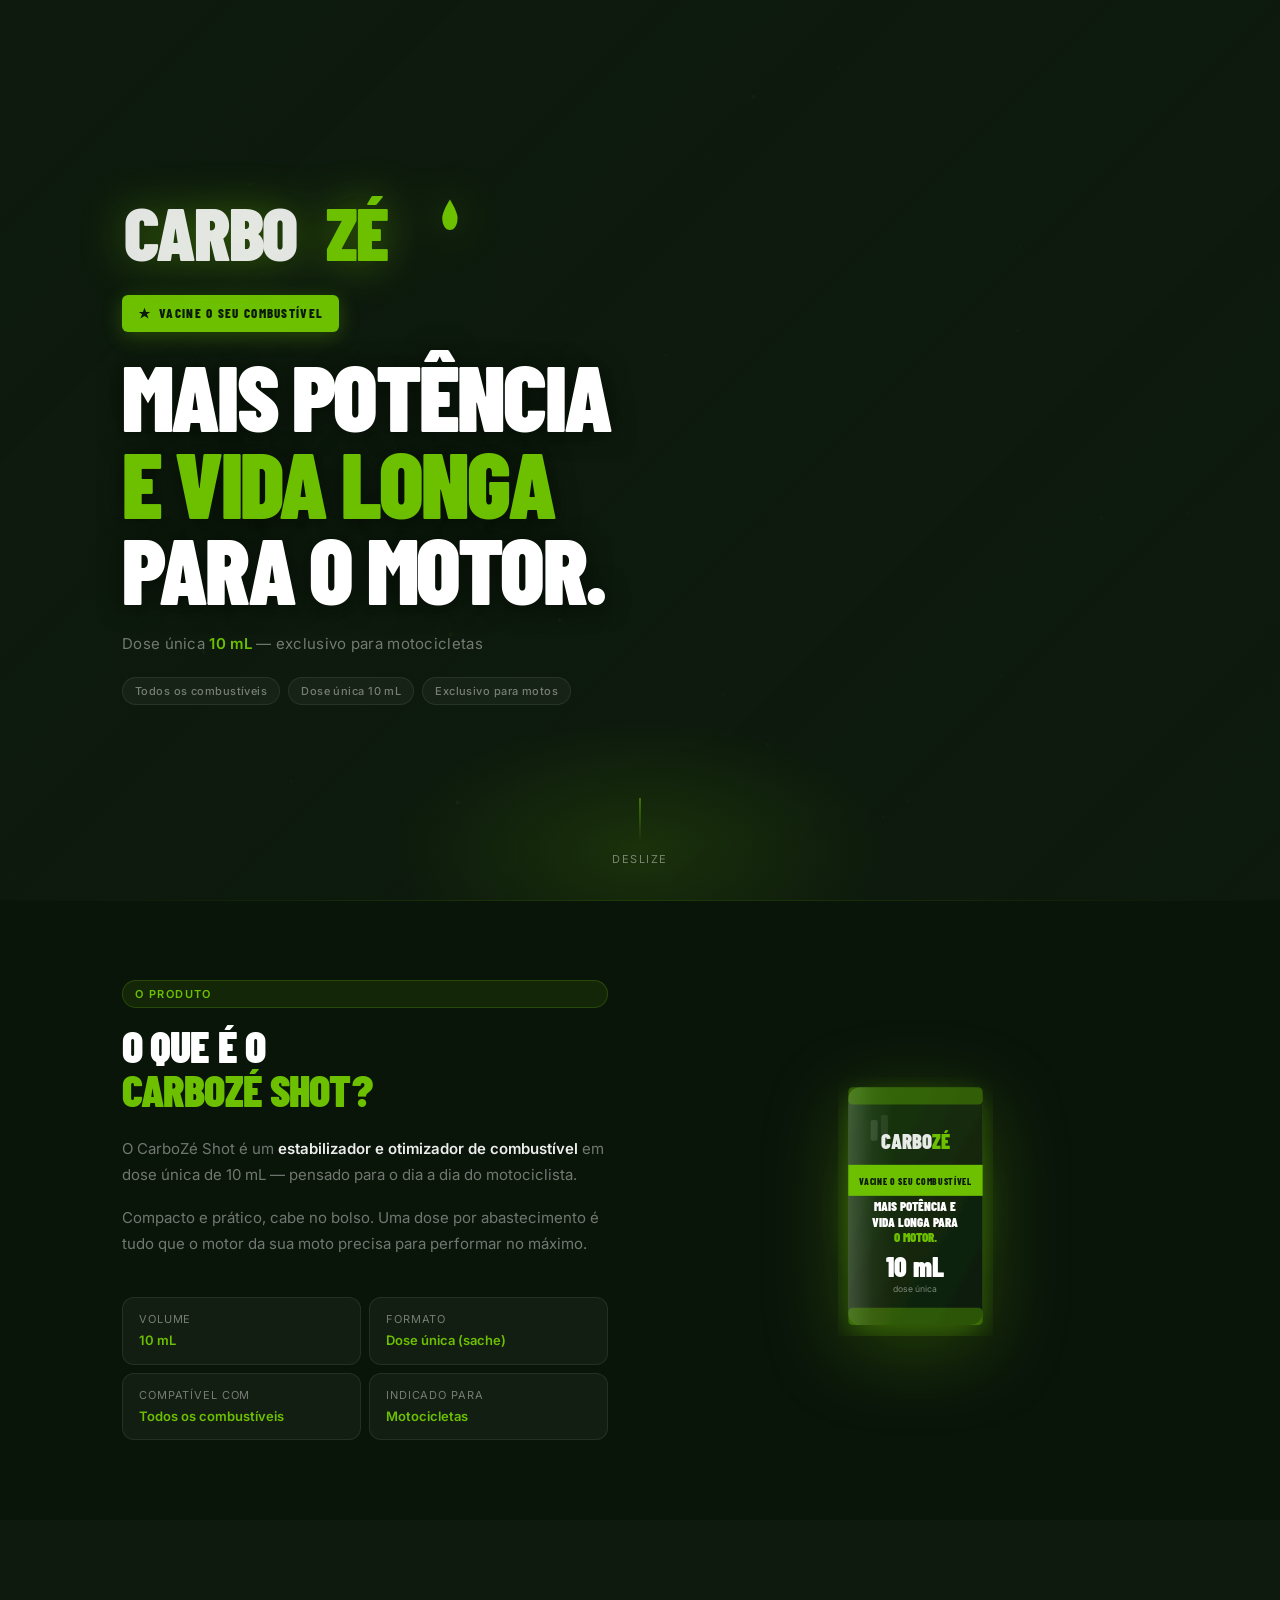
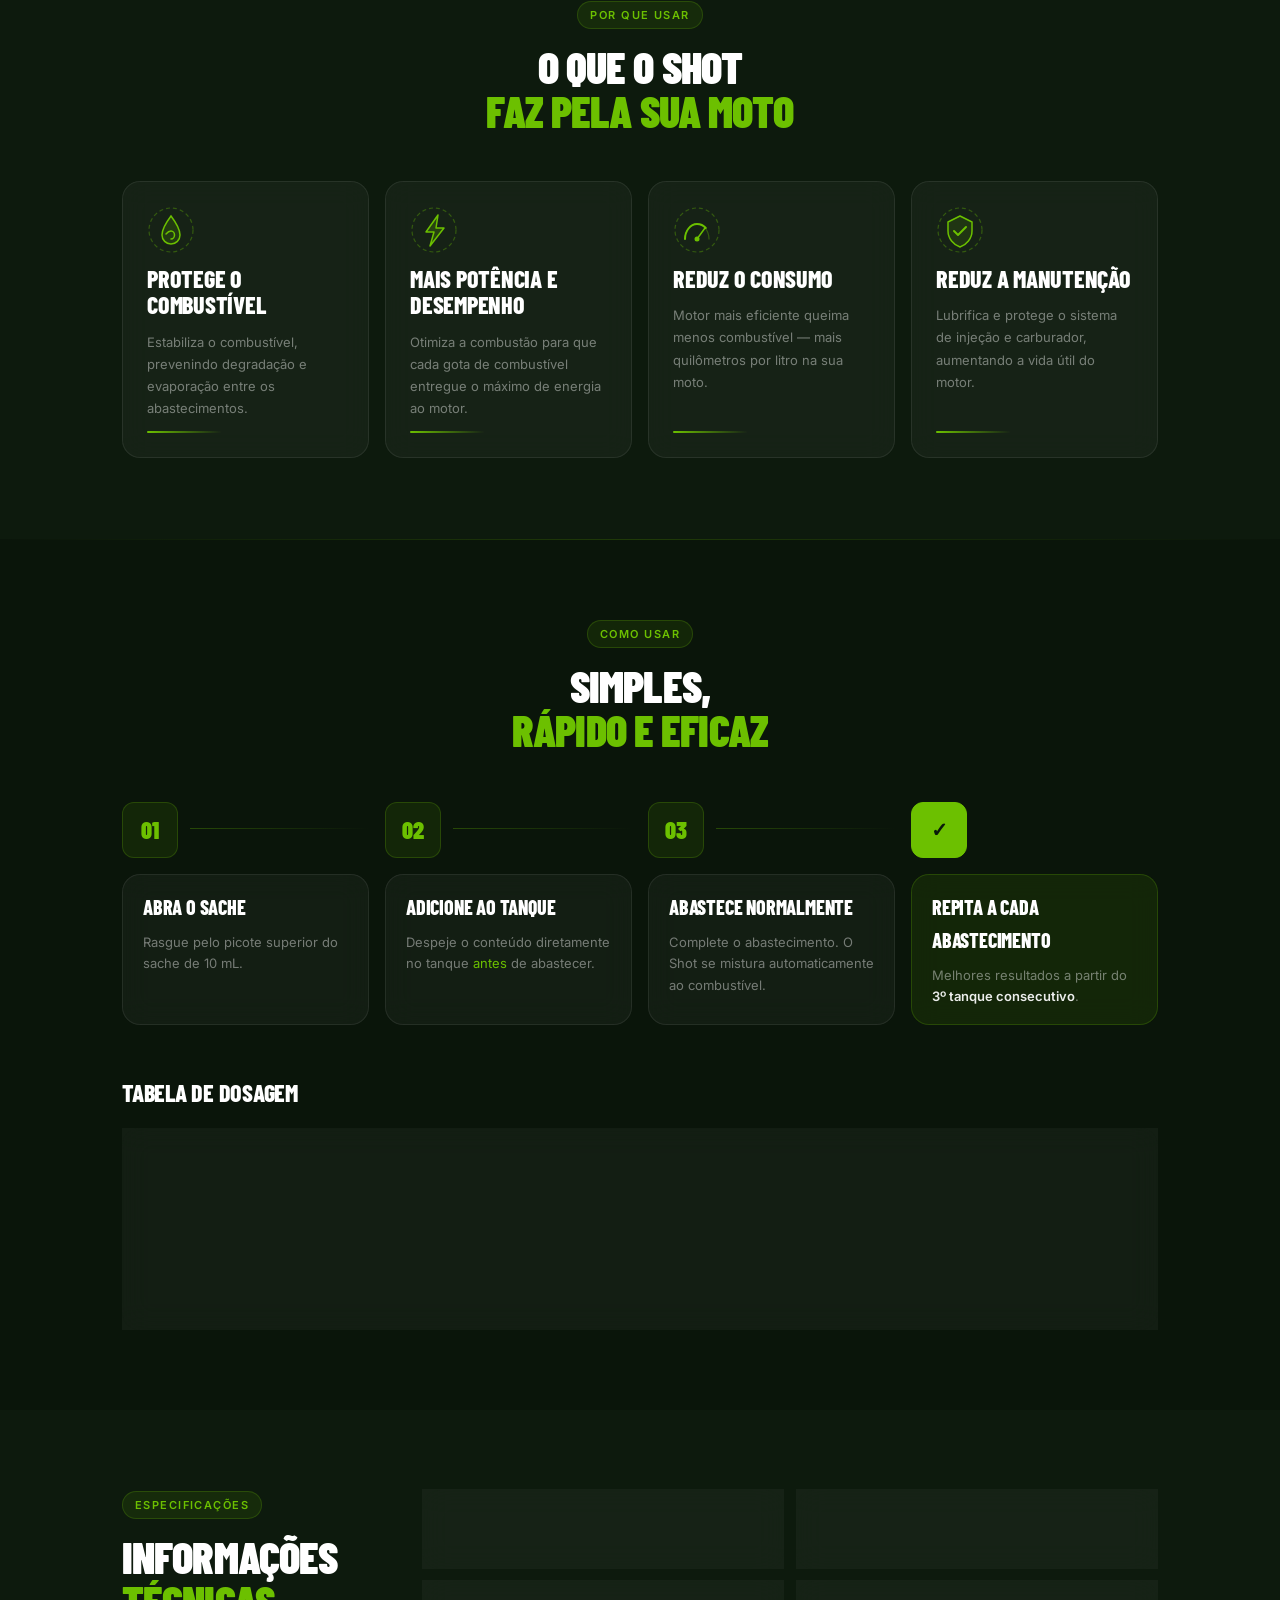
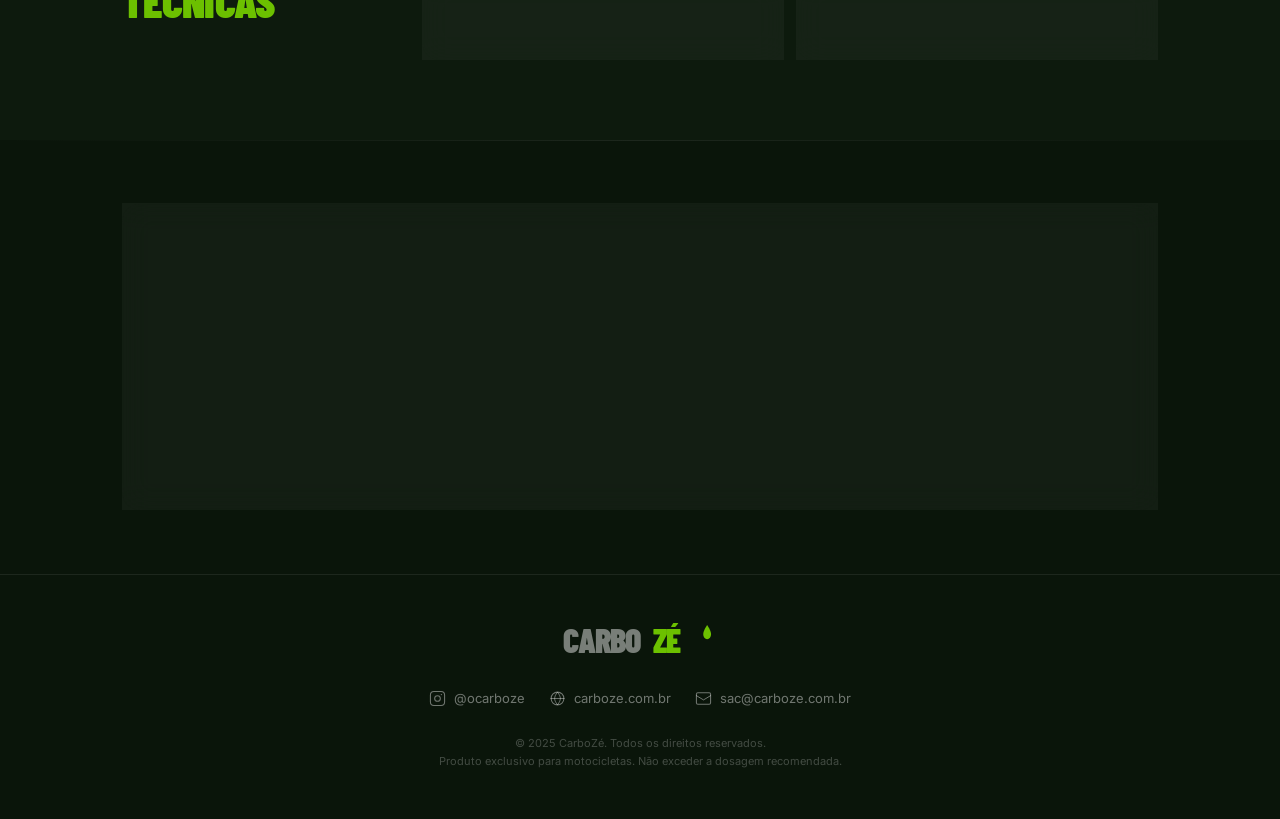
==== index.html @ 04c69943 "feat: landing page CarboZé Shot — ultra-premium mobile-first - 7 seções: hero, produto, benefícios, " ====
<!DOCTYPE html>
<html lang="pt-BR">
<head>
  <meta charset="UTF-8">
  <meta name="viewport" content="width=device-width, initial-scale=1.0, viewport-fit=cover">
  <title>CarboZé Shot — Vacine o Seu Combustível</title>

  <meta name="description" content="CarboZé Shot: estabilizador e otimizador de combustível em dose única 10mL, exclusivo para motocicletas. Mais potência e vida longa para o motor.">
  <meta name="keywords" content="CarboZé, Shot, estabilizador combustível, moto, motocicleta, aditivo combustível, sache">
  <meta name="author" content="CarboZé">
  <meta name="robots" content="index, follow">
  <link rel="canonical" href="https://shot.carboze.com.br">

  <meta property="og:type" content="website">
  <meta property="og:url" content="https://shot.carboze.com.br">
  <meta property="og:title" content="CarboZé Shot — Vacine o Seu Combustível">
  <meta property="og:description" content="Dose única 10mL. Mais potência e vida longa para o motor da sua moto. Compatível com todos os combustíveis.">
  <meta property="og:site_name" content="CarboZé">
  <meta name="twitter:card" content="summary_large_image">
  <meta name="twitter:title" content="CarboZé Shot — Vacine o Seu Combustível">
  <meta name="twitter:description" content="Estabilizador de combustível em dose única para motos.">

  <link rel="icon" href="data:image/svg+xml,<svg xmlns='http://www.w3.org/2000/svg' viewBox='0 0 100 100'><rect width='100' height='100' rx='20' fill='%230d1a0d'/><text x='50' y='76' text-anchor='middle' font-size='68' font-family='Impact,sans-serif' font-weight='900' fill='%236CC000'>Z</text></svg>">

  <link rel="preconnect" href="https://fonts.googleapis.com">
  <link rel="preconnect" href="https://fonts.gstatic.com" crossorigin>
  <link href="https://fonts.googleapis.com/css2?family=Barlow+Condensed:wght@400;600;700;800;900&family=Inter:wght@300;400;500;600&display=swap" rel="stylesheet">

  <link rel="stylesheet" href="css/style.css">
</head>
<body>

  <canvas id="particles-canvas" aria-hidden="true"></canvas>

  <!-- ═══════════════════════════════════════
       HERO
  ════════════════════════════════════════ -->
  <section class="hero" id="hero">
    <div class="hero__bg" aria-hidden="true">
      <img
        src="https://images.unsplash.com/photo-1558618666-fcd25c85cd64?auto=format&fit=crop&w=1600&q=80"
        alt=""
        class="hero__img"
        loading="eager"
        decoding="async"
      >
      <div class="hero__overlay"></div>
      <div class="hero__glow"></div>
    </div>

    <div class="hero__content container">
      <div class="hero__logo reveal reveal--up">
        <svg viewBox="0 0 310 66" xmlns="http://www.w3.org/2000/svg" role="img" aria-label="CarboZé" class="logo-svg">
          <title>CarboZé</title>
          <text x="2" y="60" font-family="'Barlow Condensed',Impact,'Arial Narrow',sans-serif" font-weight="900" font-size="68" fill="rgba(255,255,255,0.88)" letter-spacing="-2">CARBO</text>
          <text x="186" y="60" font-family="'Barlow Condensed',Impact,'Arial Narrow',sans-serif" font-weight="900" font-size="68" fill="#6CC000" letter-spacing="-2">ZÉ</text>
          <path d="M299,4 C299,4 292,15 292,21 C292,27.6 295.1,32 299,32 C302.9,32 306,27.6 306,21 C306,15 299,4 299,4Z" fill="#6CC000"/>
        </svg>
      </div>

      <div class="hero__badge reveal reveal--up" style="--delay:0.1s">
        <svg class="badge__icon" viewBox="0 0 16 16" fill="none" xmlns="http://www.w3.org/2000/svg" aria-hidden="true">
          <path d="M8 1L10 6H15L11 9L13 14L8 11L3 14L5 9L1 6H6L8 1Z" fill="#0d1a0d"/>
        </svg>
        <span>VACINE O SEU COMBUSTÍVEL</span>
      </div>

      <h1 class="hero__headline reveal reveal--up" style="--delay:0.2s">
        MAIS POTÊNCIA<br>
        <em>E VIDA LONGA</em><br>
        PARA O MOTOR.
      </h1>

      <p class="hero__sub reveal reveal--up" style="--delay:0.3s">
        Dose única <strong>10 mL</strong> &mdash; exclusivo para motocicletas
      </p>

      <div class="hero__chips reveal reveal--up" style="--delay:0.4s">
        <span class="chip">Todos os combustíveis</span>
        <span class="chip">Dose única 10 mL</span>
        <span class="chip">Exclusivo para motos</span>
      </div>
    </div>

    <div class="scroll-indicator" aria-hidden="true">
      <div class="scroll-indicator__line"></div>
      <span class="scroll-indicator__label">Deslize</span>
    </div>
  </section>


  <!-- ═══════════════════════════════════════
       O QUE É
  ════════════════════════════════════════ -->
  <section class="product" id="produto">
    <div class="container">
      <div class="product__grid">

        <div class="product__text">
          <span class="section-tag reveal reveal--left">O produto</span>
          <h2 class="section-title reveal reveal--left" style="--delay:0.1s">
            O QUE É O<br><span class="text-green">CARBOZÉ SHOT?</span>
          </h2>
          <p class="product__desc reveal reveal--left" style="--delay:0.15s">
            O CarboZé Shot é um <strong>estabilizador e otimizador de combustível</strong>
            em dose única de 10 mL — pensado para o dia a dia do motociclista.
          </p>
          <p class="product__desc reveal reveal--left" style="--delay:0.2s">
            Compacto e prático, cabe no bolso. Uma dose por abastecimento é tudo
            que o motor da sua moto precisa para performar no máximo.
          </p>
          <ul class="product__specs reveal reveal--left" style="--delay:0.25s" aria-label="Especificações do produto">
            <li><span class="spec-label">Volume</span><span class="spec-value">10 mL</span></li>
            <li><span class="spec-label">Formato</span><span class="spec-value">Dose única (sache)</span></li>
            <li><span class="spec-label">Compatível com</span><span class="spec-value">Todos os combustíveis</span></li>
            <li><span class="spec-label">Indicado para</span><span class="spec-value">Motocicletas</span></li>
          </ul>
        </div>

        <div class="product__visual reveal reveal--right" style="--delay:0.1s" aria-hidden="true">
          <div class="product__sache-wrapper">
            <div class="product__glow-ring"></div>
            <div class="sache-mockup">
              <svg viewBox="0 0 180 300" xmlns="http://www.w3.org/2000/svg" role="img" aria-label="CarboZé Shot sache 10mL">
                <defs>
                  <linearGradient id="g-body" x1="0%" y1="0%" x2="100%" y2="100%">
                    <stop offset="0%" stop-color="#1a3a0a"/>
                    <stop offset="100%" stop-color="#0d1a0d"/>
                  </linearGradient>
                  <linearGradient id="g-shine" x1="0%" y1="0%" x2="100%" y2="0%">
                    <stop offset="0%" stop-color="rgba(255,255,255,0.18)"/>
                    <stop offset="55%" stop-color="rgba(255,255,255,0.04)"/>
                    <stop offset="100%" stop-color="rgba(255,255,255,0)"/>
                  </linearGradient>
                  <filter id="f-shadow">
                    <feDropShadow dx="0" dy="10" stdDeviation="16" flood-color="#6CC000" flood-opacity="0.35"/>
                  </filter>
                </defs>
                <rect x="12" y="12" width="156" height="276" rx="14" fill="url(#g-body)" filter="url(#f-shadow)"/>
                <rect x="12" y="12" width="52" height="276" rx="14" fill="url(#g-shine)"/>
                <rect x="12" y="12" width="156" height="20" rx="5" fill="rgba(108,192,0,0.35)"/>
                <rect x="12" y="268" width="156" height="20" rx="5" fill="rgba(108,192,0,0.35)"/>
                <rect x="12" y="102" width="156" height="36" fill="#6CC000"/>
                <text x="90" y="125" text-anchor="middle" font-family="'Barlow Condensed',sans-serif" font-weight="800" font-size="11" fill="#0d1a0d" letter-spacing="0.8">VACINE O SEU COMBUSTÍVEL</text>
                <text x="90" y="84" text-anchor="middle" font-family="'Barlow Condensed',sans-serif" font-weight="900" font-size="24" fill="rgba(255,255,255,0.9)">CARBO<tspan fill="#6CC000">ZÉ</tspan></text>
                <text x="90" y="156" text-anchor="middle" font-family="'Barlow Condensed',sans-serif" font-weight="900" font-size="15" fill="white">MAIS POTÊNCIA E</text>
                <text x="90" y="174" text-anchor="middle" font-family="'Barlow Condensed',sans-serif" font-weight="900" font-size="15" fill="white">VIDA LONGA PARA</text>
                <text x="90" y="192" text-anchor="middle" font-family="'Barlow Condensed',sans-serif" font-weight="900" font-size="15" fill="#6CC000">O MOTOR.</text>
                <text x="90" y="232" text-anchor="middle" font-family="'Barlow Condensed',sans-serif" font-weight="900" font-size="32" fill="white">10 mL</text>
                <text x="90" y="250" text-anchor="middle" font-family="Inter,sans-serif" font-weight="400" font-size="10" fill="rgba(255,255,255,0.45)">dose única</text>
                <rect x="38" y="50" width="8" height="24" rx="2" fill="rgba(255,255,255,0.12)"/>
                <rect x="50" y="44" width="8" height="30" rx="2" fill="rgba(255,255,255,0.08)"/>
              </svg>
            </div>
          </div>
        </div>

      </div>
    </div>
  </section>


  <!-- ═══════════════════════════════════════
       BENEFÍCIOS
  ════════════════════════════════════════ -->
  <section class="benefits" id="beneficios">
    <div class="container">
      <div class="section-header reveal reveal--up">
        <span class="section-tag">Por que usar</span>
        <h2 class="section-title">
          O QUE O SHOT<br><span class="text-green">FAZ PELA SUA MOTO</span>
        </h2>
      </div>

      <div class="benefits__grid" role="list">

        <article class="benefit-card glass-card reveal reveal--up tilt-card" style="--delay:0.05s" role="listitem">
          <div class="benefit-card__icon" aria-hidden="true">
            <svg viewBox="0 0 48 48" fill="none" xmlns="http://www.w3.org/2000/svg">
              <circle cx="24" cy="24" r="22" stroke="#6CC000" stroke-width="1.2" stroke-dasharray="4 3" opacity="0.35"/>
              <path d="M24 10C24 10 15 22 15 29C15 34 19 38 24 38C29 38 33 34 33 29C33 22 24 10 24 10Z" fill="#6CC000" opacity="0.15"/>
              <path d="M24 10C24 10 15 22 15 29C15 34 19 38 24 38C29 38 33 34 33 29C33 22 24 10 24 10Z" stroke="#6CC000" stroke-width="1.5" fill="none"/>
              <path d="M19 28C19 28 21.5 25 24 25C26 25 27.5 27 27.5 29C27.5 31 26 33 24 33" stroke="#6CC000" stroke-width="1.5" stroke-linecap="round"/>
            </svg>
          </div>
          <h3 class="benefit-card__title">Protege o Combustível</h3>
          <p class="benefit-card__desc">Estabiliza o combustível, prevenindo degradação e evaporação entre os abastecimentos.</p>
          <div class="benefit-card__line" aria-hidden="true"></div>
        </article>

        <article class="benefit-card glass-card reveal reveal--up tilt-card" style="--delay:0.1s" role="listitem">
          <div class="benefit-card__icon" aria-hidden="true">
            <svg viewBox="0 0 48 48" fill="none" xmlns="http://www.w3.org/2000/svg">
              <circle cx="24" cy="24" r="22" stroke="#6CC000" stroke-width="1.2" stroke-dasharray="4 3" opacity="0.35"/>
              <path d="M28 9L16 26H24L20 40L34 22H26L28 9Z" fill="#6CC000" opacity="0.2"/>
              <path d="M28 9L16 26H24L20 40L34 22H26L28 9Z" stroke="#6CC000" stroke-width="1.5" stroke-linejoin="round"/>
            </svg>
          </div>
          <h3 class="benefit-card__title">Mais Potência e Desempenho</h3>
          <p class="benefit-card__desc">Otimiza a combustão para que cada gota de combustível entregue o máximo de energia ao motor.</p>
          <div class="benefit-card__line" aria-hidden="true"></div>
        </article>

        <article class="benefit-card glass-card reveal reveal--up tilt-card" style="--delay:0.15s" role="listitem">
          <div class="benefit-card__icon" aria-hidden="true">
            <svg viewBox="0 0 48 48" fill="none" xmlns="http://www.w3.org/2000/svg">
              <circle cx="24" cy="24" r="22" stroke="#6CC000" stroke-width="1.2" stroke-dasharray="4 3" opacity="0.35"/>
              <path d="M12 33C12 25 17.4 18 24 18C30.6 18 36 25 36 33" stroke="#6CC000" stroke-width="1.2" stroke-linecap="round" fill="none" opacity="0.35"/>
              <path d="M12 33C12 25 17.4 18 24 18C27.5 18 30.6 19.5 32.8 22" stroke="#6CC000" stroke-width="2" stroke-linecap="round" fill="none"/>
              <circle cx="24" cy="33" r="2.5" fill="#6CC000"/>
              <line x1="24" y1="33" x2="32" y2="22" stroke="#6CC000" stroke-width="1.5" stroke-linecap="round"/>
            </svg>
          </div>
          <h3 class="benefit-card__title">Reduz o Consumo</h3>
          <p class="benefit-card__desc">Motor mais eficiente queima menos combustível — mais quilômetros por litro na sua moto.</p>
          <div class="benefit-card__line" aria-hidden="true"></div>
        </article>

        <article class="benefit-card glass-card reveal reveal--up tilt-card" style="--delay:0.2s" role="listitem">
          <div class="benefit-card__icon" aria-hidden="true">
            <svg viewBox="0 0 48 48" fill="none" xmlns="http://www.w3.org/2000/svg">
              <circle cx="24" cy="24" r="22" stroke="#6CC000" stroke-width="1.2" stroke-dasharray="4 3" opacity="0.35"/>
              <path d="M24 10L36 16V25C36 32.5 30.5 38.8 24 41C17.5 38.8 12 32.5 12 25V16L24 10Z" fill="#6CC000" opacity="0.12"/>
              <path d="M24 10L36 16V25C36 32.5 30.5 38.8 24 41C17.5 38.8 12 32.5 12 25V16L24 10Z" stroke="#6CC000" stroke-width="1.5" stroke-linejoin="round" fill="none"/>
              <path d="M18 25L22 29L30 21" stroke="#6CC000" stroke-width="2" stroke-linecap="round" stroke-linejoin="round"/>
            </svg>
          </div>
          <h3 class="benefit-card__title">Reduz a Manutenção</h3>
          <p class="benefit-card__desc">Lubrifica e protege o sistema de injeção e carburador, aumentando a vida útil do motor.</p>
          <div class="benefit-card__line" aria-hidden="true"></div>
        </article>

      </div>
    </div>
  </section>


  <!-- ═══════════════════════════════════════
       MODO DE USO
  ════════════════════════════════════════ -->
  <section class="howto" id="como-usar">
    <div class="container">
      <div class="section-header reveal reveal--up">
        <span class="section-tag">Como usar</span>
        <h2 class="section-title">
          SIMPLES,<br><span class="text-green">RÁPIDO E EFICAZ</span>
        </h2>
      </div>

      <div class="steps" role="list">

        <div class="step reveal reveal--up" role="listitem" style="--delay:0.05s">
          <div class="step__head">
            <div class="step__number" aria-hidden="true">01</div>
            <div class="step__connector-h" aria-hidden="true"></div>
          </div>
          <div class="step__content glass-card">
            <h3 class="step__title">Abra o sache</h3>
            <p class="step__desc">Rasgue pelo picote superior do sache de 10 mL.</p>
          </div>
        </div>

        <div class="step reveal reveal--up" role="listitem" style="--delay:0.1s">
          <div class="step__head">
            <div class="step__number" aria-hidden="true">02</div>
            <div class="step__connector-h" aria-hidden="true"></div>
          </div>
          <div class="step__content glass-card">
            <h3 class="step__title">Adicione ao tanque</h3>
            <p class="step__desc">Despeje o conteúdo diretamente no tanque <em>antes</em> de abastecer.</p>
          </div>
        </div>

        <div class="step reveal reveal--up" role="listitem" style="--delay:0.15s">
          <div class="step__head">
            <div class="step__number" aria-hidden="true">03</div>
            <div class="step__connector-h" aria-hidden="true"></div>
          </div>
          <div class="step__content glass-card">
            <h3 class="step__title">Abastece normalmente</h3>
            <p class="step__desc">Complete o abastecimento. O Shot se mistura automaticamente ao combustível.</p>
          </div>
        </div>

        <div class="step step--last reveal reveal--up" role="listitem" style="--delay:0.2s">
          <div class="step__head">
            <div class="step__number step__number--done" aria-hidden="true">✓</div>
          </div>
          <div class="step__content glass-card step__content--done">
            <h3 class="step__title">Repita a cada abastecimento</h3>
            <p class="step__desc">Melhores resultados a partir do <strong>3º tanque consecutivo</strong>.</p>
          </div>
        </div>

      </div>

      <!-- Dosagem -->
      <div class="dosage reveal reveal--up" style="--delay:0.1s">
        <h3 class="dosage__title">Tabela de Dosagem</h3>
        <div class="dosage__table glass-card" role="table" aria-label="Tabela de dosagem CarboZé Shot">
          <div class="dosage__header" role="row">
            <span role="columnheader">Modo</span>
            <span role="columnheader">Proporção</span>
            <span role="columnheader">Exemplo</span>
          </div>
          <div class="dosage__row" role="row">
            <span role="cell"><span class="d-badge d-badge--std">Padrão</span></span>
            <span role="cell"><strong>1 mL</strong> por litro</span>
            <span role="cell" class="dosage__ex">1 sache = 10 L</span>
          </div>
          <div class="dosage__divider" aria-hidden="true"></div>
          <div class="dosage__row" role="row">
            <span role="cell"><span class="d-badge d-badge--shock">Choque</span></span>
            <span role="cell"><strong>1 mL</strong> por 500 mL</span>
            <span role="cell" class="dosage__ex">1 sache = 5 L</span>
          </div>
          <div class="dosage__warn" role="note">
            <svg viewBox="0 0 16 16" fill="none" xmlns="http://www.w3.org/2000/svg" width="14" height="14" aria-hidden="true">
              <path d="M8 2L14 13H2L8 2Z" stroke="currentColor" stroke-width="1.2" stroke-linejoin="round"/>
              <line x1="8" y1="7" x2="8" y2="10" stroke="currentColor" stroke-width="1.2" stroke-linecap="round"/>
              <circle cx="8" cy="12" r="0.7" fill="currentColor"/>
            </svg>
            <span>Não exceder <strong>2 mL por litro</strong> de combustível</span>
          </div>
        </div>
      </div>

    </div>
  </section>


  <!-- ═══════════════════════════════════════
       INFORMAÇÕES TÉCNICAS
  ════════════════════════════════════════ -->
  <section class="tech" id="tecnico">
    <div class="container">
      <div class="tech__layout">
        <div class="tech__header reveal reveal--left">
          <span class="section-tag">Especificações</span>
          <h2 class="section-title">
            INFORMAÇÕES<br><span class="text-green">TÉCNICAS</span>
          </h2>
        </div>
        <div class="tech__items">
          <div class="tech-item glass-card reveal reveal--right" style="--delay:0s">
            <div class="tech-item__icon" aria-hidden="true">
              <svg viewBox="0 0 24 24" fill="none" xmlns="http://www.w3.org/2000/svg">
                <path d="M12 2C12 2 6 8 6 14C6 17.3 8.7 20 12 20C15.3 20 18 17.3 18 14C18 8 12 2 12 2Z" stroke="#6CC000" stroke-width="1.3"/>
                <path d="M9 14C9 12.3 10.3 11 12 11" stroke="#6CC000" stroke-width="1.3" stroke-linecap="round"/>
              </svg>
            </div>
            <div>
              <span class="tech-item__label">Compatibilidade</span>
              <span class="tech-item__value">Todos os tipos de combustíveis</span>
            </div>
          </div>
          <div class="tech-item glass-card reveal reveal--right" style="--delay:0.05s">
            <div class="tech-item__icon" aria-hidden="true">
              <svg viewBox="0 0 24 24" fill="none" xmlns="http://www.w3.org/2000/svg">
                <circle cx="12" cy="12" r="9" stroke="#6CC000" stroke-width="1.3"/>
                <path d="M12 7V12L15 14" stroke="#6CC000" stroke-width="1.3" stroke-linecap="round"/>
              </svg>
            </div>
            <div>
              <span class="tech-item__label">Frequência de uso</span>
              <span class="tech-item__value">A cada abastecimento</span>
            </div>
          </div>
          <div class="tech-item glass-card reveal reveal--right" style="--delay:0.1s">
            <div class="tech-item__icon" aria-hidden="true">
              <svg viewBox="0 0 24 24" fill="none" xmlns="http://www.w3.org/2000/svg">
                <path d="M3 7H21M3 7V17C3 18.1 3.9 19 5 19H19C20.1 19 21 18.1 21 17V7M3 7L5 5H19L21 7" stroke="#6CC000" stroke-width="1.3" stroke-linejoin="round"/>
                <line x1="12" y1="11" x2="12" y2="15" stroke="#6CC000" stroke-width="1.3" stroke-linecap="round"/>
                <line x1="9" y1="13" x2="15" y2="13" stroke="#6CC000" stroke-width="1.3" stroke-linecap="round"/>
              </svg>
            </div>
            <div>
              <span class="tech-item__label">Dose máxima</span>
              <span class="tech-item__value">2 mL por litro de combustível</span>
            </div>
          </div>
          <div class="tech-item glass-card reveal reveal--right" style="--delay:0.15s">
            <div class="tech-item__icon" aria-hidden="true">
              <svg viewBox="0 0 24 24" fill="none" xmlns="http://www.w3.org/2000/svg">
                <ellipse cx="12" cy="16" rx="5" ry="3" stroke="#6CC000" stroke-width="1.3"/>
                <path d="M7 16V10C7 7.2 9.2 5 12 5C14.8 5 17 7.2 17 10V16" stroke="#6CC000" stroke-width="1.3"/>
                <path d="M9 10C9 8.3 10.3 7 12 7" stroke="#6CC000" stroke-width="1.3" stroke-linecap="round"/>
              </svg>
            </div>
            <div>
              <span class="tech-item__label">Indicado para</span>
              <span class="tech-item__value">Motocicletas — uso exclusivo</span>
            </div>
          </div>
        </div>
      </div>
    </div>
  </section>


  <!-- ═══════════════════════════════════════
       INFORMAÇÕES LEGAIS
  ════════════════════════════════════════ -->
  <section class="legal" id="legal">
    <div class="container">
      <div class="legal__box glass-card reveal reveal--up">
        <h2 class="legal__title">Informações Legais</h2>
        <div class="legal__grid">
          <div class="legal__item">
            <span class="legal__label">Produzido sob licença de</span>
            <span class="legal__value">GB COMERCIO INTERNACIONAL LTDA</span>
          </div>
          <div class="legal__item">
            <span class="legal__label">CNPJ</span>
            <span class="legal__value">70.159.512 / 0001-80</span>
          </div>
          <div class="legal__item">
            <span class="legal__label">Envasado por</span>
            <span class="legal__value">RESINORTE INDUSTRIA DE POLIMEROS S/A</span>
          </div>
          <div class="legal__item">
            <span class="legal__label">Químico responsável</span>
            <span class="legal__value">CRQ nº 04219953</span>
          </div>
          <div class="legal__item legal__item--full">
            <span class="legal__label">SAC</span>
            <span class="legal__value">
              <a href="mailto:sac@carboze.com.br" class="legal__link">sac@carboze.com.br</a>
            </span>
          </div>
        </div>
      </div>
    </div>
  </section>


  <!-- ═══════════════════════════════════════
       FOOTER
  ════════════════════════════════════════ -->
  <footer class="footer">
    <div class="container">
      <div class="footer__logo">
        <svg viewBox="0 0 240 52" xmlns="http://www.w3.org/2000/svg" role="img" aria-label="CarboZé" height="34">
          <text x="2" y="46" font-family="'Barlow Condensed',Impact,sans-serif" font-weight="900" font-size="52" fill="rgba(255,255,255,0.45)" letter-spacing="-2">CARBO</text>
          <text x="139" y="46" font-family="'Barlow Condensed',Impact,sans-serif" font-weight="900" font-size="52" fill="#6CC000" letter-spacing="-2">ZÉ</text>
          <path d="M222,3 C222,3 216,12 216,17 C216,21.4 218.7,25 222,25 C225.3,25 228,21.4 228,17 C228,12 222,3 222,3Z" fill="#6CC000"/>
        </svg>
      </div>

      <nav class="footer__links" aria-label="Links do rodapé">
        <a href="https://www.instagram.com/ocarboze" target="_blank" rel="noopener noreferrer" class="footer__link" aria-label="Instagram @ocarboze">
          <svg viewBox="0 0 24 24" fill="none" xmlns="http://www.w3.org/2000/svg" width="17" height="17" aria-hidden="true">
            <rect x="2" y="2" width="20" height="20" rx="5" stroke="currentColor" stroke-width="1.5"/>
            <circle cx="12" cy="12" r="4" stroke="currentColor" stroke-width="1.5"/>
            <circle cx="17.5" cy="6.5" r="1" fill="currentColor"/>
          </svg>
          @ocarboze
        </a>
        <a href="https://carboze.com.br" target="_blank" rel="noopener noreferrer" class="footer__link">
          <svg viewBox="0 0 24 24" fill="none" xmlns="http://www.w3.org/2000/svg" width="17" height="17" aria-hidden="true">
            <circle cx="12" cy="12" r="9" stroke="currentColor" stroke-width="1.5"/>
            <path d="M2 12H22M12 3C9 7 8 9.5 8 12C8 14.5 9 17 12 21M12 3C15 7 16 9.5 16 12C16 14.5 15 17 12 21" stroke="currentColor" stroke-width="1.3"/>
          </svg>
          carboze.com.br
        </a>
        <a href="mailto:sac@carboze.com.br" class="footer__link">
          <svg viewBox="0 0 24 24" fill="none" xmlns="http://www.w3.org/2000/svg" width="17" height="17" aria-hidden="true">
            <rect x="2" y="4" width="20" height="16" rx="2" stroke="currentColor" stroke-width="1.5"/>
            <path d="M2 8L12 14L22 8" stroke="currentColor" stroke-width="1.4" stroke-linecap="round"/>
          </svg>
          sac@carboze.com.br
        </a>
      </nav>

      <p class="footer__copy">
        &copy; 2025 CarboZé. Todos os direitos reservados.<br>
        <span>Produto exclusivo para motocicletas. Não exceder a dosagem recomendada.</span>
      </p>
    </div>
  </footer>

  <script src="js/main.js"></script>
</body>
</html>
---- css/style.css ----
/* =========================================
   CARBOZÉ SHOT — Design System Ultra-Premium
   mobile-first | dark tech | glassmorphism
   ========================================= */

/* ─── 1. Tokens ──────────────────────────── */
:root {
  --c-bg:           #0d1a0d;
  --c-bg-2:         #0a150a;
  --c-bg-3:         #111f11;
  --c-green:        #6CC000;
  --c-green-bright: #82e000;
  --c-green-dim:    rgba(108,192,0,0.10);
  --c-green-glow:   rgba(108,192,0,0.22);
  --c-green-border: rgba(108,192,0,0.22);
  --c-white:        #FFFFFF;
  --c-100:          rgba(255,255,255,0.92);
  --c-200:          rgba(255,255,255,0.70);
  --c-400:          rgba(255,255,255,0.42);
  --c-600:          rgba(255,255,255,0.18);
  --c-surface:      rgba(255,255,255,0.04);
  --c-surface-2:    rgba(255,255,255,0.07);
  --c-border:       rgba(255,255,255,0.08);
  --c-amber:        #ffb400;
  --c-amber-dim:    rgba(255,180,0,0.10);
  --c-amber-border: rgba(255,180,0,0.22);

  --f-display: 'Barlow Condensed', Impact, 'Arial Narrow', sans-serif;
  --f-body:    'Inter', system-ui, -apple-system, sans-serif;

  --fs-xs:   0.6875rem;
  --fs-sm:   0.8125rem;
  --fs-base: 0.9375rem;
  --fs-lg:   1.0625rem;
  --fs-xl:   1.25rem;
  --fs-2xl:  1.5rem;
  --fs-3xl:  2rem;
  --fs-4xl:  2.75rem;
  --fs-hero: clamp(2.6rem, 13vw, 5.75rem);

  --sp-1:  0.25rem;
  --sp-2:  0.5rem;
  --sp-3:  0.75rem;
  --sp-4:  1rem;
  --sp-5:  1.25rem;
  --sp-6:  1.5rem;
  --sp-8:  2rem;
  --sp-10: 2.5rem;
  --sp-12: 3rem;
  --sp-16: 4rem;
  --sp-20: 5rem;
  --sp-24: 6rem;

  --r-sm:  6px;
  --r-md:  12px;
  --r-lg:  18px;
  --r-xl:  26px;

  --shadow-green: 0 0 40px rgba(108,192,0,0.14);
  --shadow-card:  0 8px 32px rgba(0,0,0,0.45);

  --t-fast:   140ms ease;
  --t-base:   260ms ease;
  --t-slow:   480ms ease;
  --t-spring: 380ms cubic-bezier(0.34,1.56,0.64,1);
}

/* ─── 2. Reset ───────────────────────────── */
*,*::before,*::after { box-sizing: border-box; margin: 0; padding: 0; }

html {
  scroll-behavior: smooth;
  -webkit-text-size-adjust: 100%;
  font-size: 16px;
}

body {
  font-family: var(--f-body);
  background-color: var(--c-bg);
  color: var(--c-200);
  line-height: 1.65;
  overflow-x: hidden;
  -webkit-font-smoothing: antialiased;
  -moz-osx-font-smoothing: grayscale;
}

img  { display: block; max-width: 100%; }
a    { color: inherit; text-decoration: none; }
ul   { list-style: none; }
em   { font-style: normal; color: var(--c-green); }
strong { font-weight: 600; color: var(--c-100); }

/* ─── 3. Particles ───────────────────────── */
#particles-canvas {
  position: fixed;
  inset: 0;
  pointer-events: none;
  z-index: 0;
  opacity: 0.45;
}

/* ─── 4. Layout ──────────────────────────── */
.container {
  width: 100%;
  max-width: 1100px;
  margin: 0 auto;
  padding: 0 var(--sp-5);
  position: relative;
  z-index: 1;
}

/* ─── 5. Glass Card ──────────────────────── */
.glass-card {
  background: var(--c-surface);
  border: 1px solid var(--c-border);
  backdrop-filter: blur(14px);
  -webkit-backdrop-filter: blur(14px);
  border-radius: var(--r-lg);
  transition:
    border-color var(--t-base),
    box-shadow var(--t-base),
    transform var(--t-base);
}
.glass-card:hover {
  border-color: var(--c-green-border);
  box-shadow: var(--shadow-green);
}

/* ─── 6. Section Tag ─────────────────────── */
.section-tag {
  display: inline-block;
  font-family: var(--f-body);
  font-size: var(--fs-xs);
  font-weight: 600;
  letter-spacing: 0.13em;
  text-transform: uppercase;
  color: var(--c-green);
  background: var(--c-green-dim);
  border: 1px solid var(--c-green-border);
  padding: var(--sp-1) var(--sp-3);
  border-radius: 100px;
  margin-bottom: var(--sp-4);
}

/* ─── 7. Section Title ───────────────────── */
.section-title {
  font-family: var(--f-display);
  font-size: var(--fs-4xl);
  font-weight: 900;
  line-height: 1.0;
  letter-spacing: -0.02em;
  color: var(--c-white);
  text-transform: uppercase;
  margin-bottom: var(--sp-6);
}
.text-green { color: var(--c-green); }

/* ─── 8. Section Header ──────────────────── */
.section-header { text-align: center; margin-bottom: var(--sp-12); }

/* ─── 9. Chip ────────────────────────────── */
.chip {
  display: inline-flex;
  align-items: center;
  font-size: var(--fs-xs);
  font-weight: 500;
  letter-spacing: 0.04em;
  color: var(--c-400);
  background: var(--c-surface);
  border: 1px solid var(--c-border);
  padding: var(--sp-1) var(--sp-3);
  border-radius: 100px;
}

/* ─── 10. Reveal Animations ──────────────── */
.reveal {
  opacity: 0;
  transition:
    opacity 0.65s ease var(--delay, 0s),
    transform 0.65s cubic-bezier(0.25,0.46,0.45,0.94) var(--delay, 0s);
}
.reveal--up    { transform: translateY(36px); }
.reveal--left  { transform: translateX(-36px); }
.reveal--right { transform: translateX(36px); }
.reveal.visible { opacity: 1; transform: none; }

/* ─── 11. Logo SVG ───────────────────────── */
.logo-svg {
  width: 210px;
  height: auto;
  filter: drop-shadow(0 0 22px rgba(108,192,0,0.45));
}


/* ══════════════════════════════════════════
   HERO
══════════════════════════════════════════ */
.hero {
  position: relative;
  min-height: 100svh;
  min-height: 100vh;
  display: flex;
  flex-direction: column;
  justify-content: center;
  overflow: hidden;
}

.hero__bg {
  position: absolute;
  inset: 0;
  z-index: 0;
}

.hero__img {
  width: 100%;
  height: 100%;
  object-fit: cover;
  object-position: center 35%;
}

.hero__overlay {
  position: absolute;
  inset: 0;
  background: linear-gradient(
    135deg,
    rgba(13,26,13,0.93) 0%,
    rgba(13,26,13,0.72) 55%,
    rgba(13,26,13,0.90) 100%
  );
}

.hero__glow {
  position: absolute;
  bottom: -80px;
  left: 50%;
  transform: translateX(-50%);
  width: 500px;
  height: 260px;
  background: radial-gradient(ellipse, rgba(108,192,0,0.14) 0%, transparent 70%);
  pointer-events: none;
}

.hero__content {
  position: relative;
  z-index: 1;
  padding-top: var(--sp-24);
  padding-bottom: var(--sp-24);
  display: flex;
  flex-direction: column;
  align-items: flex-start;
  gap: var(--sp-5);
}

/* Badge */
.hero__badge {
  display: inline-flex;
  align-items: center;
  gap: var(--sp-2);
  background: var(--c-green);
  color: #0a1a0a;
  font-family: var(--f-display);
  font-size: var(--fs-sm);
  font-weight: 800;
  letter-spacing: 0.1em;
  text-transform: uppercase;
  padding: var(--sp-2) var(--sp-4);
  border-radius: var(--r-sm);
  box-shadow: 0 4px 20px rgba(108,192,0,0.3);
}
.badge__icon { width: 13px; height: 13px; flex-shrink: 0; }

/* Headline */
.hero__headline {
  font-family: var(--f-display);
  font-size: var(--fs-hero);
  font-weight: 900;
  line-height: 0.94;
  letter-spacing: -0.03em;
  color: var(--c-white);
  text-transform: uppercase;
  text-shadow: 0 2px 24px rgba(0,0,0,0.5);
}

.hero__sub {
  font-size: var(--fs-base);
  color: var(--c-400);
  font-weight: 400;
  letter-spacing: 0.02em;
}
.hero__sub strong { color: var(--c-green); }

.hero__chips { display: flex; flex-wrap: wrap; gap: var(--sp-2); }

/* Scroll indicator */
.scroll-indicator {
  position: absolute;
  bottom: var(--sp-8);
  left: 50%;
  transform: translateX(-50%);
  display: flex;
  flex-direction: column;
  align-items: center;
  gap: var(--sp-2);
  z-index: 1;
}
.scroll-indicator__line {
  width: 1px;
  height: 44px;
  background: linear-gradient(to bottom, var(--c-green), transparent);
  animation: pulse-line 2s ease-in-out infinite;
}
.scroll-indicator__label {
  font-size: var(--fs-xs);
  letter-spacing: 0.13em;
  text-transform: uppercase;
  color: var(--c-400);
}
@keyframes pulse-line {
  0%,100% { opacity: 1; }
  50%      { opacity: 0.35; }
}


/* ══════════════════════════════════════════
   PRODUCT
══════════════════════════════════════════ */
.product {
  padding: var(--sp-20) 0;
  background: var(--c-bg-2);
  position: relative;
  z-index: 1;
}
.product::before {
  content: '';
  position: absolute;
  top: 0; left: 0; right: 0;
  height: 1px;
  background: linear-gradient(to right, transparent, var(--c-green-border), transparent);
}

.product__grid {
  display: grid;
  grid-template-columns: 1fr;
  gap: var(--sp-12);
  align-items: center;
}

.product__text { display: flex; flex-direction: column; }

.product__desc {
  font-size: var(--fs-base);
  color: var(--c-400);
  line-height: 1.75;
  margin-bottom: var(--sp-4);
}

.product__specs {
  margin-top: var(--sp-6);
  display: grid;
  grid-template-columns: 1fr 1fr;
  gap: var(--sp-2);
}
.product__specs li {
  display: flex;
  flex-direction: column;
  padding: var(--sp-3) var(--sp-4);
  background: var(--c-surface);
  border: 1px solid var(--c-border);
  border-radius: var(--r-md);
  transition: border-color var(--t-base);
}
.product__specs li:hover { border-color: var(--c-green-border); }

.spec-label {
  font-size: var(--fs-xs);
  letter-spacing: 0.08em;
  text-transform: uppercase;
  color: var(--c-400);
  margin-bottom: 2px;
}
.spec-value {
  font-size: var(--fs-sm);
  font-weight: 600;
  color: var(--c-green);
}

/* Sache visual */
.product__visual { display: flex; justify-content: center; }

.product__sache-wrapper {
  position: relative;
  display: flex;
  justify-content: center;
}

.product__glow-ring {
  position: absolute;
  top: 50%; left: 50%;
  transform: translate(-50%,-50%);
  width: 200px;
  height: 200px;
  border-radius: 50%;
  background: radial-gradient(circle, rgba(108,192,0,0.18) 0%, transparent 70%);
  animation: glow-pulse 3.5s ease-in-out infinite;
  pointer-events: none;
}
@keyframes glow-pulse {
  0%,100% { opacity: 0.5; transform: translate(-50%,-50%) scale(1); }
  50%      { opacity: 1;   transform: translate(-50%,-50%) scale(1.12); }
}

.sache-mockup {
  width: 155px;
  position: relative;
  z-index: 1;
  filter: drop-shadow(0 20px 40px rgba(108,192,0,0.28));
  animation: sache-float 4s ease-in-out infinite;
}
@keyframes sache-float {
  0%,100% { transform: translateY(0); }
  50%      { transform: translateY(-14px); }
}


/* ══════════════════════════════════════════
   BENEFITS
══════════════════════════════════════════ */
.benefits {
  padding: var(--sp-20) 0;
  position: relative;
  z-index: 1;
}

.benefits__grid {
  display: grid;
  grid-template-columns: 1fr;
  gap: var(--sp-4);
}

.benefit-card {
  padding: var(--sp-6);
  display: flex;
  flex-direction: column;
  gap: var(--sp-3);
  cursor: default;
  will-change: transform;
}

.benefit-card__icon { width: 48px; height: 48px; flex-shrink: 0; }
.benefit-card__icon svg { width: 48px; height: 48px; }

.benefit-card__title {
  font-family: var(--f-display);
  font-size: var(--fs-2xl);
  font-weight: 800;
  color: var(--c-white);
  text-transform: uppercase;
  letter-spacing: -0.01em;
  line-height: 1.1;
}

.benefit-card__desc {
  font-size: var(--fs-sm);
  color: var(--c-400);
  line-height: 1.7;
  flex: 1;
}

.benefit-card__line {
  height: 2px;
  background: linear-gradient(to right, var(--c-green), transparent);
  border-radius: 1px;
  width: 38%;
  transition: width var(--t-slow);
}
.benefit-card:hover .benefit-card__line { width: 78%; }


/* ══════════════════════════════════════════
   HOW TO USE
══════════════════════════════════════════ */
.howto {
  padding: var(--sp-20) 0;
  background: var(--c-bg-2);
  position: relative;
  z-index: 1;
}
.howto::before {
  content: '';
  position: absolute;
  top: 0; left: 0; right: 0;
  height: 1px;
  background: linear-gradient(to right, transparent, var(--c-green-border), transparent);
}

/* Steps — mobile: vertical */
.steps {
  display: flex;
  flex-direction: column;
  gap: var(--sp-2);
  margin-bottom: var(--sp-12);
}

.step {
  display: grid;
  grid-template-columns: 56px auto 1fr;
  gap: 0 var(--sp-4);
  align-items: start;
}

.step__head {
  display: contents;
}

.step__number {
  width: 56px;
  height: 56px;
  display: flex;
  align-items: center;
  justify-content: center;
  font-family: var(--f-display);
  font-size: var(--fs-2xl);
  font-weight: 900;
  color: var(--c-green);
  background: var(--c-green-dim);
  border: 1px solid var(--c-green-border);
  border-radius: var(--r-md);
  flex-shrink: 0;
  letter-spacing: -0.02em;
  align-self: start;
  margin-top: 2px;
}
.step__number--done {
  background: var(--c-green);
  color: #0a1a0a;
  border-color: var(--c-green);
  font-size: var(--fs-xl);
}

.step__connector-h {
  width: 1px;
  background: linear-gradient(to bottom, rgba(108,192,0,0.3), transparent);
  align-self: stretch;
  margin: var(--sp-14) auto 0;
  /* mobile: vertical line between number and next step */
}

.step--last .step__connector-h { display: none; }

.step__content {
  padding: var(--sp-4) var(--sp-5);
  margin-bottom: var(--sp-4);
  grid-column: 3;
}
.step__content--done {
  border-color: var(--c-green-border);
  background: var(--c-green-dim);
}

.step__title {
  font-family: var(--f-display);
  font-size: var(--fs-xl);
  font-weight: 800;
  color: var(--c-white);
  text-transform: uppercase;
  letter-spacing: -0.01em;
  margin-bottom: var(--sp-2);
}
.step__desc {
  font-size: var(--fs-sm);
  color: var(--c-400);
  line-height: 1.65;
}

/* Dosage */
.dosage { margin-top: var(--sp-4); }

.dosage__title {
  font-family: var(--f-display);
  font-size: var(--fs-2xl);
  font-weight: 800;
  color: var(--c-white);
  text-transform: uppercase;
  letter-spacing: -0.01em;
  margin-bottom: var(--sp-4);
}

.dosage__table { overflow: hidden; }

.dosage__header {
  display: grid;
  grid-template-columns: 90px 1fr 1fr;
  gap: var(--sp-4);
  padding: var(--sp-3) var(--sp-5);
  background: var(--c-surface-2);
  border-bottom: 1px solid var(--c-border);
  font-size: var(--fs-xs);
  font-weight: 600;
  letter-spacing: 0.08em;
  text-transform: uppercase;
  color: var(--c-400);
}
.dosage__row {
  display: grid;
  grid-template-columns: 90px 1fr 1fr;
  gap: var(--sp-4);
  padding: var(--sp-4) var(--sp-5);
  align-items: center;
  font-size: var(--fs-sm);
  color: var(--c-200);
}
.dosage__row strong { color: var(--c-green); }
.dosage__ex { color: var(--c-400); font-size: var(--fs-xs); }
.dosage__divider { height: 1px; background: var(--c-border); margin: 0 var(--sp-5); }

.d-badge {
  display: inline-block;
  padding: 2px 10px;
  border-radius: 100px;
  font-size: var(--fs-xs);
  font-weight: 600;
  letter-spacing: 0.05em;
}
.d-badge--std {
  background: var(--c-green-dim);
  color: var(--c-green);
  border: 1px solid var(--c-green-border);
}
.d-badge--shock {
  background: var(--c-amber-dim);
  color: var(--c-amber);
  border: 1px solid var(--c-amber-border);
}

.dosage__warn {
  display: flex;
  align-items: center;
  gap: var(--sp-2);
  padding: var(--sp-3) var(--sp-5);
  background: var(--c-amber-dim);
  border-top: 1px solid var(--c-border);
  font-size: var(--fs-xs);
  color: rgba(255,180,0,0.78);
}
.dosage__warn strong { color: var(--c-amber); }


/* ══════════════════════════════════════════
   TECH
══════════════════════════════════════════ */
.tech {
  padding: var(--sp-20) 0;
  position: relative;
  z-index: 1;
}

.tech__layout {
  display: grid;
  grid-template-columns: 1fr;
  gap: var(--sp-10);
}

.tech__items {
  display: grid;
  grid-template-columns: 1fr;
  gap: var(--sp-3);
}

.tech-item {
  display: flex;
  align-items: center;
  gap: var(--sp-4);
  padding: var(--sp-4) var(--sp-5);
}
.tech-item__icon {
  width: 36px; height: 36px;
  flex-shrink: 0;
  display: flex;
  align-items: center;
  justify-content: center;
}
.tech-item__icon svg { width: 22px; height: 22px; }

.tech-item__label {
  display: block;
  font-size: var(--fs-xs);
  letter-spacing: 0.08em;
  text-transform: uppercase;
  color: var(--c-400);
  margin-bottom: 2px;
}
.tech-item__value {
  display: block;
  font-size: var(--fs-base);
  font-weight: 500;
  color: var(--c-100);
}


/* ══════════════════════════════════════════
   LEGAL
══════════════════════════════════════════ */
.legal {
  padding: var(--sp-16) 0;
  background: var(--c-bg-2);
  position: relative;
  z-index: 1;
}
.legal::before {
  content: '';
  position: absolute;
  top: 0; left: 0; right: 0;
  height: 1px;
  background: linear-gradient(to right, transparent, var(--c-border), transparent);
}

.legal__box { padding: var(--sp-8); }

.legal__title {
  font-family: var(--f-display);
  font-size: var(--fs-2xl);
  font-weight: 800;
  color: var(--c-white);
  text-transform: uppercase;
  letter-spacing: -0.01em;
  margin-bottom: var(--sp-6);
  padding-bottom: var(--sp-4);
  border-bottom: 1px solid var(--c-border);
}

.legal__grid {
  display: grid;
  grid-template-columns: 1fr;
  gap: var(--sp-4);
}

.legal__item { display: flex; flex-direction: column; gap: 3px; }
.legal__item--full { grid-column: 1 / -1; }

.legal__label {
  font-size: var(--fs-xs);
  letter-spacing: 0.08em;
  text-transform: uppercase;
  color: var(--c-400);
}
.legal__value {
  font-size: var(--fs-sm);
  color: var(--c-200);
  font-weight: 500;
}
.legal__link { color: var(--c-green); transition: opacity var(--t-fast); }
.legal__link:hover { opacity: 0.7; }


/* ══════════════════════════════════════════
   FOOTER
══════════════════════════════════════════ */
.footer {
  padding: var(--sp-12) 0;
  background: var(--c-bg-2);
  border-top: 1px solid var(--c-border);
  position: relative;
  z-index: 1;
}
.footer .container {
  display: flex;
  flex-direction: column;
  align-items: center;
  gap: var(--sp-6);
  text-align: center;
}

.footer__links {
  display: flex;
  flex-wrap: wrap;
  justify-content: center;
  gap: var(--sp-4) var(--sp-6);
}
.footer__link {
  display: inline-flex;
  align-items: center;
  gap: var(--sp-2);
  font-size: var(--fs-sm);
  color: var(--c-400);
  transition: color var(--t-fast);
}
.footer__link:hover { color: var(--c-green); }

.footer__copy {
  font-size: var(--fs-xs);
  color: var(--c-400);
  opacity: 0.55;
  line-height: 1.7;
}


/* ══════════════════════════════════════════
   RESPONSIVE
══════════════════════════════════════════ */
@media (min-width: 480px) {
  .logo-svg { width: 260px; }
}

@media (min-width: 640px) {
  .benefits__grid { grid-template-columns: 1fr 1fr; }
  .legal__grid    { grid-template-columns: 1fr 1fr; }
  .tech__items    { grid-template-columns: 1fr 1fr; }
}

@media (min-width: 768px) {
  .product__grid {
    grid-template-columns: 1fr 1fr;
    gap: var(--sp-16);
  }
  .tech__layout {
    grid-template-columns: 260px 1fr;
    align-items: start;
  }
  .logo-svg { width: 300px; }
}

@media (min-width: 900px) {
  .benefits__grid { grid-template-columns: repeat(4, 1fr); }
  .logo-svg       { width: 340px; }

  /* Horizontal steps on desktop */
  .steps {
    flex-direction: row;
    align-items: stretch;
    gap: 0;
  }
  .step {
    display: flex;
    flex-direction: column;
    align-items: flex-start;
    gap: var(--sp-4);
    flex: 1;
    padding-right: var(--sp-4);
  }
  .step:last-child { padding-right: 0; }

  .step__head {
    display: flex;
    align-items: center;
    gap: var(--sp-3);
    width: 100%;
  }
  .step__connector-h {
    flex: 1;
    width: auto;
    height: 1px;
    margin: 0;
    background: linear-gradient(to right, rgba(108,192,0,0.3), transparent);
    align-self: center;
  }
  .step--last .step__connector-h { display: none; }

  .step__content {
    flex: 1;
    margin-bottom: 0;
    grid-column: auto;
  }

  .legal__grid { grid-template-columns: 1fr 1fr 1fr; }
}

@media (min-width: 1100px) {
  .container { padding: 0 var(--sp-8); }
}

/* ─── Reduced motion ─────────────────────── */
@media (prefers-reduced-motion: reduce) {
  .reveal { opacity: 1; transform: none; }
  .sache-mockup { animation: none; }
  .product__glow-ring { animation: none; }
  .scroll-indicator__line { animation: none; }
}
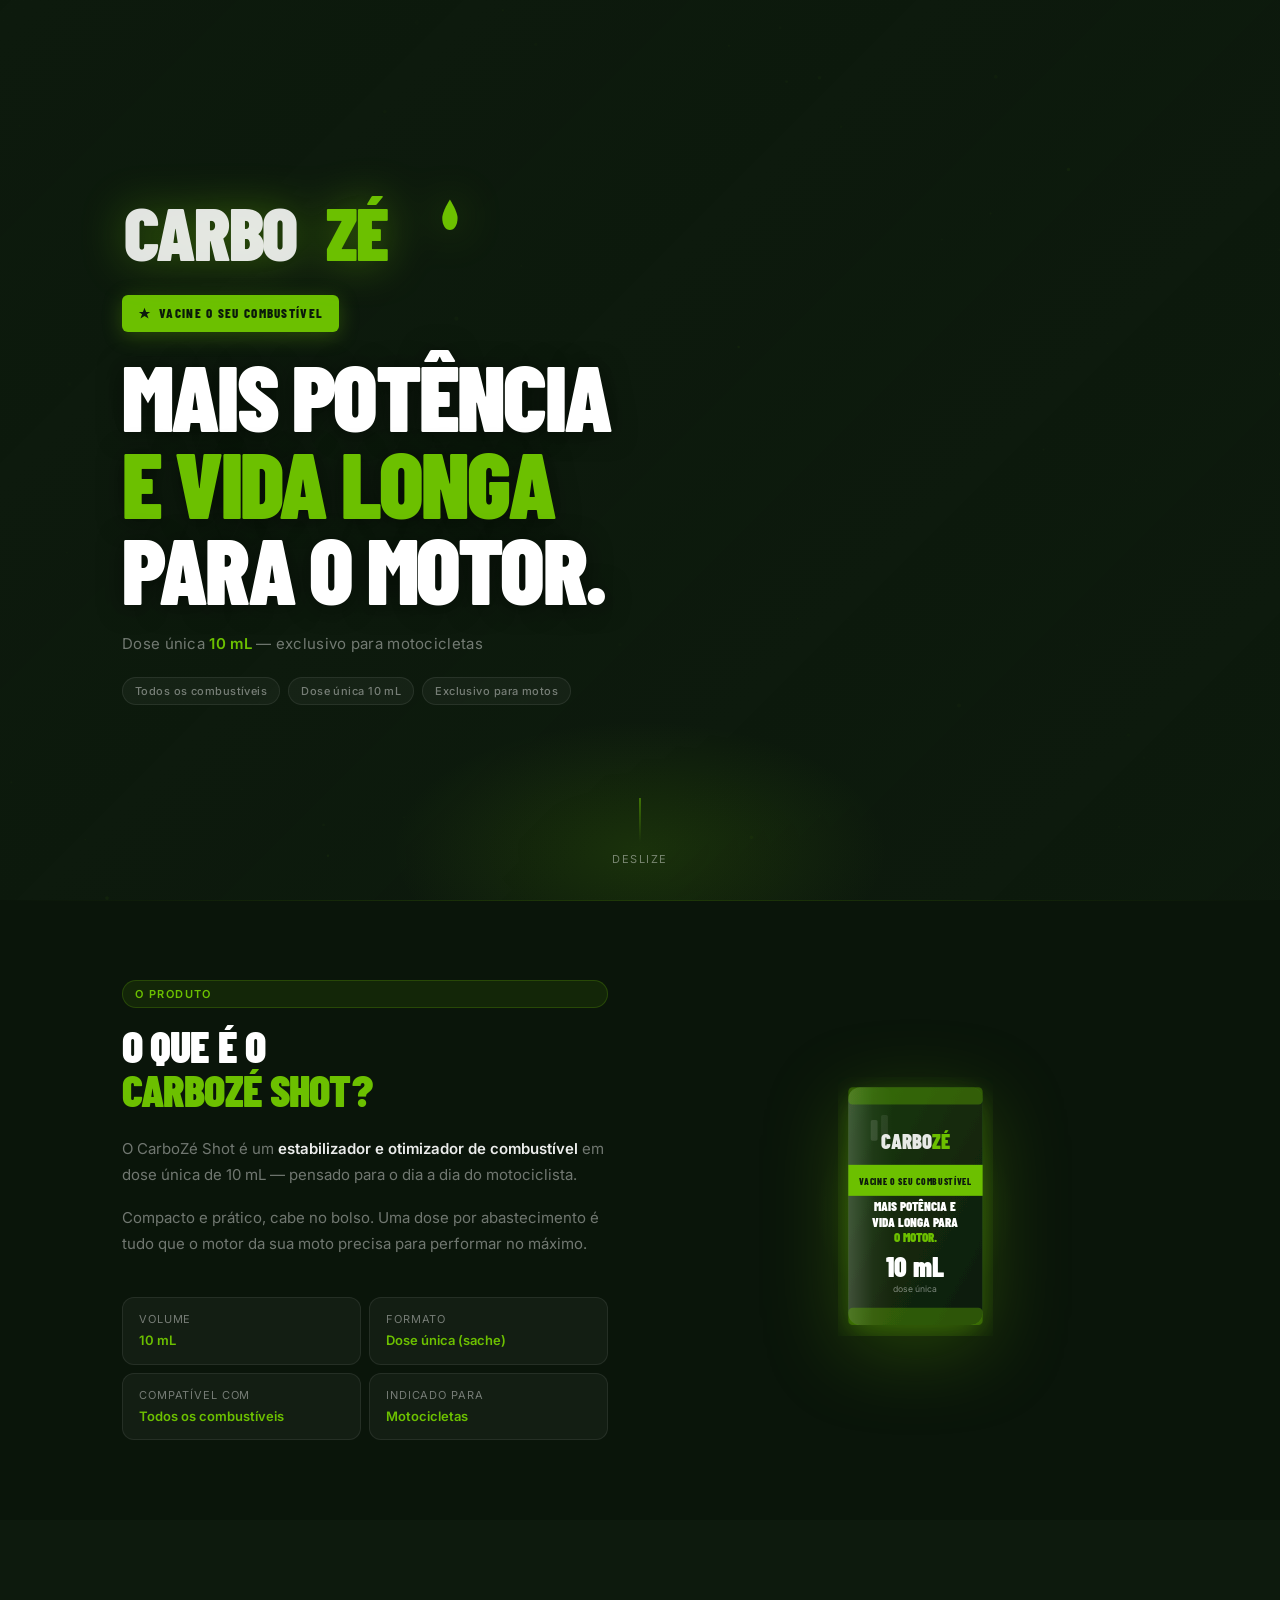
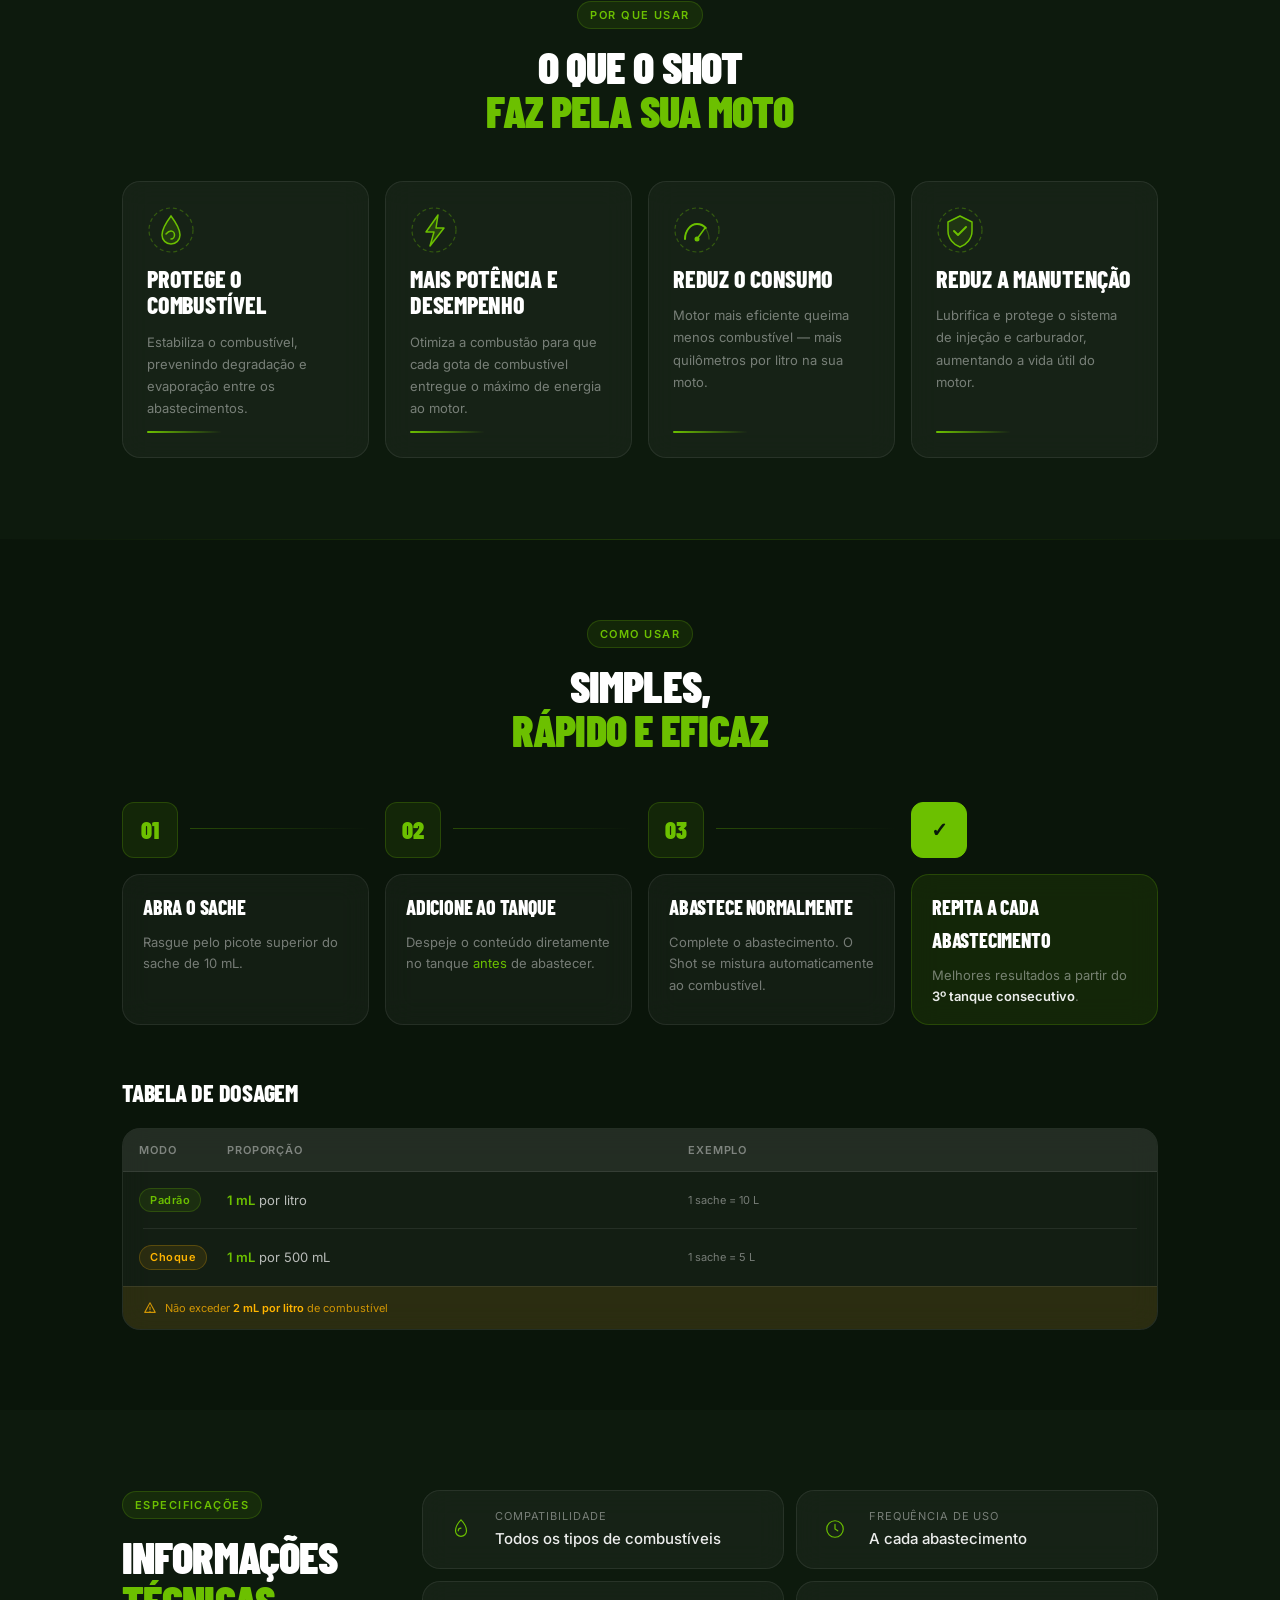
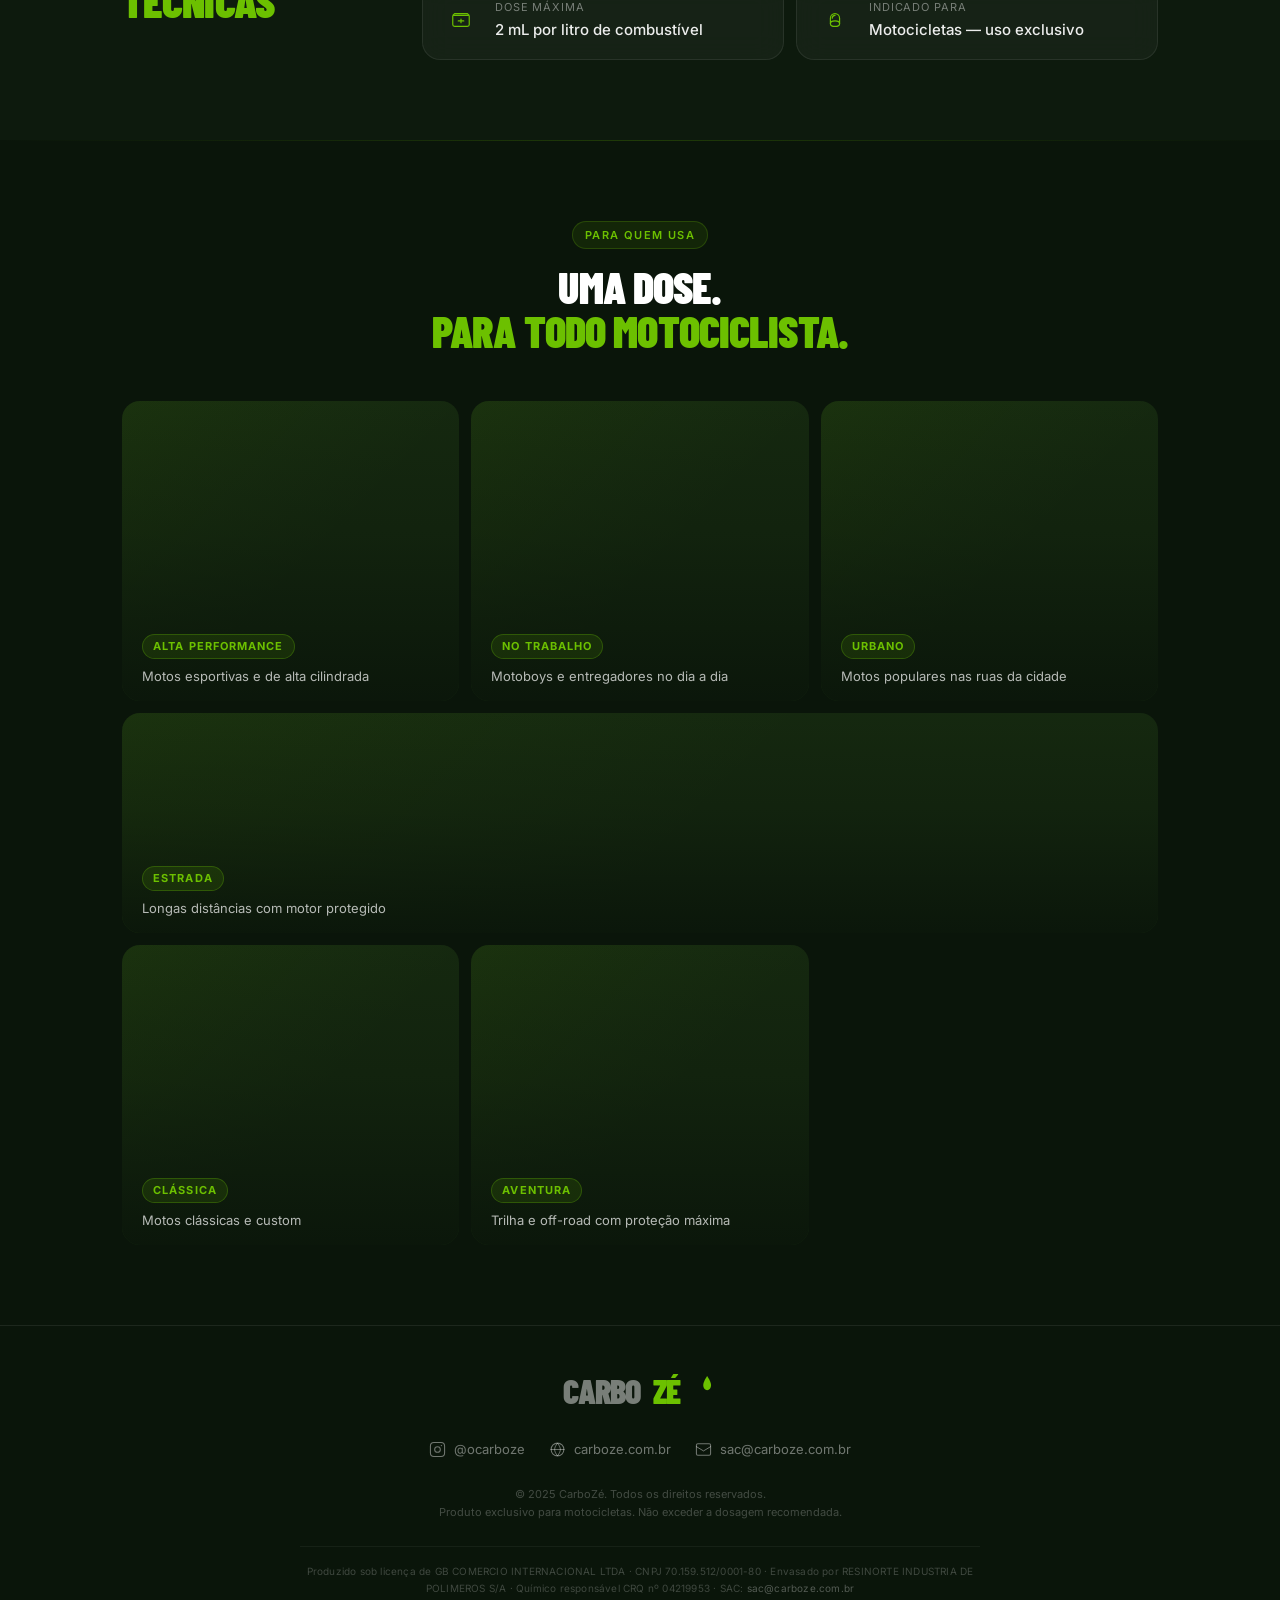
==== commit fd6a9024: "feat: galeria de motos + info legal discreta no footer - Removida seção 'Informações Legais' separad" ====
--- a/index.html
+++ b/index.html
@@ -399,36 +399,65 @@
 
 
   <!-- ═══════════════════════════════════════
-       INFORMAÇÕES LEGAIS
-  ════════════════════════════════════════ -->
-  <section class="legal" id="legal">
+       GALERIA DE MOTOCICLETAS
+  ════════════════════════════════════════ -->
+  <section class="gallery" id="galeria">
     <div class="container">
-      <div class="legal__box glass-card reveal reveal--up">
-        <h2 class="legal__title">Informações Legais</h2>
-        <div class="legal__grid">
-          <div class="legal__item">
-            <span class="legal__label">Produzido sob licença de</span>
-            <span class="legal__value">GB COMERCIO INTERNACIONAL LTDA</span>
-          </div>
-          <div class="legal__item">
-            <span class="legal__label">CNPJ</span>
-            <span class="legal__value">70.159.512 / 0001-80</span>
-          </div>
-          <div class="legal__item">
-            <span class="legal__label">Envasado por</span>
-            <span class="legal__value">RESINORTE INDUSTRIA DE POLIMEROS S/A</span>
-          </div>
-          <div class="legal__item">
-            <span class="legal__label">Químico responsável</span>
-            <span class="legal__value">CRQ nº 04219953</span>
-          </div>
-          <div class="legal__item legal__item--full">
-            <span class="legal__label">SAC</span>
-            <span class="legal__value">
-              <a href="mailto:sac@carboze.com.br" class="legal__link">sac@carboze.com.br</a>
-            </span>
-          </div>
-        </div>
+      <div class="section-header reveal reveal--up">
+        <span class="section-tag">Para quem usa</span>
+        <h2 class="section-title">UMA DOSE.<br><span class="text-green">PARA TODO MOTOCICLISTA.</span></h2>
+      </div>
+
+      <div class="gallery__grid">
+
+        <div class="gallery__card reveal reveal--up" style="--delay:0.05s; --img:url('https://images.unsplash.com/photo-1558618666-fcd25c85cd64?auto=format&fit=crop&w=800&h=600&q=80')">
+          <div class="gallery__overlay"></div>
+          <div class="gallery__info">
+            <span class="gallery__tag">Alta Performance</span>
+            <p class="gallery__caption">Motos esportivas e de alta cilindrada</p>
+          </div>
+        </div>
+
+        <div class="gallery__card reveal reveal--up" style="--delay:0.1s; --img:url('https://images.unsplash.com/photo-1547549082-6bc09f2049ae?auto=format&fit=crop&w=800&h=600&q=80')">
+          <div class="gallery__overlay"></div>
+          <div class="gallery__info">
+            <span class="gallery__tag">No Trabalho</span>
+            <p class="gallery__caption">Motoboys e entregadores no dia a dia</p>
+          </div>
+        </div>
+
+        <div class="gallery__card reveal reveal--up" style="--delay:0.15s; --img:url('https://images.unsplash.com/photo-1609630875171-b1321377ee65?auto=format&fit=crop&w=800&h=600&q=80')">
+          <div class="gallery__overlay"></div>
+          <div class="gallery__info">
+            <span class="gallery__tag">Urbano</span>
+            <p class="gallery__caption">Motos populares nas ruas da cidade</p>
+          </div>
+        </div>
+
+        <div class="gallery__card gallery__card--wide reveal reveal--up" style="--delay:0.05s; --img:url('https://images.unsplash.com/photo-1568772585407-9361f9bf3a87?auto=format&fit=crop&w=1200&h=500&q=80')">
+          <div class="gallery__overlay"></div>
+          <div class="gallery__info">
+            <span class="gallery__tag">Estrada</span>
+            <p class="gallery__caption">Longas distâncias com motor protegido</p>
+          </div>
+        </div>
+
+        <div class="gallery__card reveal reveal--up" style="--delay:0.1s; --img:url('https://images.unsplash.com/photo-1449426468159-d96dbf08f19f?auto=format&fit=crop&w=800&h=600&q=80')">
+          <div class="gallery__overlay"></div>
+          <div class="gallery__info">
+            <span class="gallery__tag">Clássica</span>
+            <p class="gallery__caption">Motos clássicas e custom</p>
+          </div>
+        </div>
+
+        <div class="gallery__card reveal reveal--up" style="--delay:0.15s; --img:url('https://images.unsplash.com/photo-1505559954668-a4b5f3f0e0e1?auto=format&fit=crop&w=800&h=600&q=80')">
+          <div class="gallery__overlay"></div>
+          <div class="gallery__info">
+            <span class="gallery__tag">Aventura</span>
+            <p class="gallery__caption">Trilha e off-road com proteção máxima</p>
+          </div>
+        </div>
+
       </div>
     </div>
   </section>
@@ -476,6 +505,12 @@
         &copy; 2025 CarboZé. Todos os direitos reservados.<br>
         <span>Produto exclusivo para motocicletas. Não exceder a dosagem recomendada.</span>
       </p>
+
+      <p class="footer__legal">
+        Produzido sob licença de GB COMERCIO INTERNACIONAL LTDA &middot; CNPJ 70.159.512/0001-80 &middot;
+        Envasado por RESINORTE INDUSTRIA DE POLIMEROS S/A &middot; Químico responsável CRQ nº 04219953 &middot;
+        SAC: <a href="mailto:sac@carboze.com.br">sac@carboze.com.br</a>
+      </p>
     </div>
   </footer>
 
--- a/css/style.css
+++ b/css/style.css
@@ -202,7 +202,7 @@
   display: flex;
   flex-direction: column;
   justify-content: center;
-  overflow: hidden;
+  overflow: hidden; /* contém o glow e qualquer overflow */
 }
 
 .hero__bg {
@@ -234,7 +234,7 @@
   bottom: -80px;
   left: 50%;
   transform: translateX(-50%);
-  width: 500px;
+  width: min(500px, 100vw);
   height: 260px;
   background: radial-gradient(ellipse, rgba(108,192,0,0.14) 0%, transparent 70%);
   pointer-events: none;
@@ -243,8 +243,8 @@
 .hero__content {
   position: relative;
   z-index: 1;
-  padding-top: var(--sp-24);
-  padding-bottom: var(--sp-24);
+  padding-top: clamp(5rem, 18vw, 8rem);
+  padding-bottom: clamp(5rem, 18vw, 8rem);
   display: flex;
   flex-direction: column;
   align-items: flex-start;
@@ -589,9 +589,9 @@
 
 .dosage__header {
   display: grid;
-  grid-template-columns: 90px 1fr 1fr;
-  gap: var(--sp-4);
-  padding: var(--sp-3) var(--sp-5);
+  grid-template-columns: 80px 1fr 1fr;
+  gap: var(--sp-2);
+  padding: var(--sp-3) var(--sp-4);
   background: var(--c-surface-2);
   border-bottom: 1px solid var(--c-border);
   font-size: var(--fs-xs);
@@ -602,9 +602,9 @@
 }
 .dosage__row {
   display: grid;
-  grid-template-columns: 90px 1fr 1fr;
-  gap: var(--sp-4);
-  padding: var(--sp-4) var(--sp-5);
+  grid-template-columns: 80px 1fr 1fr;
+  gap: var(--sp-2);
+  padding: var(--sp-4) var(--sp-4);
   align-items: center;
   font-size: var(--fs-sm);
   color: var(--c-200);
@@ -698,58 +698,90 @@
 
 
 /* ══════════════════════════════════════════
-   LEGAL
+   GALLERY
 ══════════════════════════════════════════ */
-.legal {
-  padding: var(--sp-16) 0;
+.gallery {
+  padding: var(--sp-20) 0;
   background: var(--c-bg-2);
   position: relative;
   z-index: 1;
 }
-.legal::before {
+.gallery::before {
   content: '';
   position: absolute;
   top: 0; left: 0; right: 0;
   height: 1px;
-  background: linear-gradient(to right, transparent, var(--c-border), transparent);
-}
-
-.legal__box { padding: var(--sp-8); }
-
-.legal__title {
-  font-family: var(--f-display);
-  font-size: var(--fs-2xl);
-  font-weight: 800;
-  color: var(--c-white);
-  text-transform: uppercase;
-  letter-spacing: -0.01em;
-  margin-bottom: var(--sp-6);
-  padding-bottom: var(--sp-4);
-  border-bottom: 1px solid var(--c-border);
-}
-
-.legal__grid {
+  background: linear-gradient(to right, transparent, var(--c-green-border), transparent);
+}
+
+.gallery__grid {
   display: grid;
   grid-template-columns: 1fr;
-  gap: var(--sp-4);
-}
-
-.legal__item { display: flex; flex-direction: column; gap: 3px; }
-.legal__item--full { grid-column: 1 / -1; }
-
-.legal__label {
+  gap: var(--sp-3);
+}
+
+.gallery__card {
+  position: relative;
+  height: 220px;
+  border-radius: var(--r-lg);
+  overflow: hidden;
+  background-image: var(--img, none);
+  background-color: #162a10;
+  background-size: cover;
+  background-position: center;
+  transition: transform var(--t-base);
+  cursor: default;
+}
+.gallery__card:hover { transform: scale(1.015); }
+
+.gallery__card::before {
+  content: '';
+  position: absolute;
+  inset: 0;
+  background: linear-gradient(135deg, rgba(108,192,0,0.07) 0%, transparent 55%);
+  z-index: 1;
+  pointer-events: none;
+}
+
+.gallery__overlay {
+  position: absolute;
+  inset: 0;
+  background: linear-gradient(
+    to top,
+    rgba(10,21,10,0.92) 0%,
+    rgba(10,21,10,0.35) 55%,
+    rgba(10,21,10,0.08) 100%
+  );
+  z-index: 1;
+}
+
+.gallery__info {
+  position: absolute;
+  bottom: 0; left: 0; right: 0;
+  padding: var(--sp-4) var(--sp-5);
+  z-index: 2;
+}
+
+.gallery__tag {
+  display: inline-block;
   font-size: var(--fs-xs);
-  letter-spacing: 0.08em;
-  text-transform: uppercase;
-  color: var(--c-400);
-}
-.legal__value {
+  font-weight: 700;
+  letter-spacing: 0.1em;
+  text-transform: uppercase;
+  color: var(--c-green);
+  background: rgba(108,192,0,0.12);
+  border: 1px solid rgba(108,192,0,0.28);
+  padding: 2px 10px;
+  border-radius: 100px;
+  margin-bottom: var(--sp-2);
+}
+
+.gallery__caption {
   font-size: var(--fs-sm);
   color: var(--c-200);
-  font-weight: 500;
-}
-.legal__link { color: var(--c-green); transition: opacity var(--t-fast); }
-.legal__link:hover { opacity: 0.7; }
+  font-weight: 400;
+  line-height: 1.4;
+}
 
 
 /* ══════════════════════════════════════════
@@ -793,6 +825,22 @@
   line-height: 1.7;
 }
 
+.footer__legal {
+  font-size: 0.625rem;
+  color: rgba(255,255,255,0.22);
+  line-height: 1.7;
+  text-align: center;
+  max-width: 680px;
+  border-top: 1px solid rgba(255,255,255,0.05);
+  padding-top: var(--sp-4);
+  letter-spacing: 0.02em;
+}
+.footer__legal a {
+  color: rgba(255,255,255,0.3);
+  transition: color var(--t-fast);
+}
+.footer__legal a:hover { color: var(--c-green); }
+
 
 /* ══════════════════════════════════════════
    RESPONSIVE
@@ -803,8 +851,10 @@
 
 @media (min-width: 640px) {
   .benefits__grid { grid-template-columns: 1fr 1fr; }
-  .legal__grid    { grid-template-columns: 1fr 1fr; }
   .tech__items    { grid-template-columns: 1fr 1fr; }
+  .gallery__grid  { grid-template-columns: 1fr 1fr; }
+  .gallery__card  { height: 260px; }
+  .gallery__card--wide { grid-column: 1 / -1; height: 200px; }
 }
 
 @media (min-width: 768px) {
@@ -822,6 +872,9 @@
 @media (min-width: 900px) {
   .benefits__grid { grid-template-columns: repeat(4, 1fr); }
   .logo-svg       { width: 340px; }
+  .gallery__grid  { grid-template-columns: 1fr 1fr 1fr; }
+  .gallery__card  { height: 300px; }
+  .gallery__card--wide { grid-column: 1 / -1; height: 220px; }
 
   /* Horizontal steps on desktop */
   .steps {
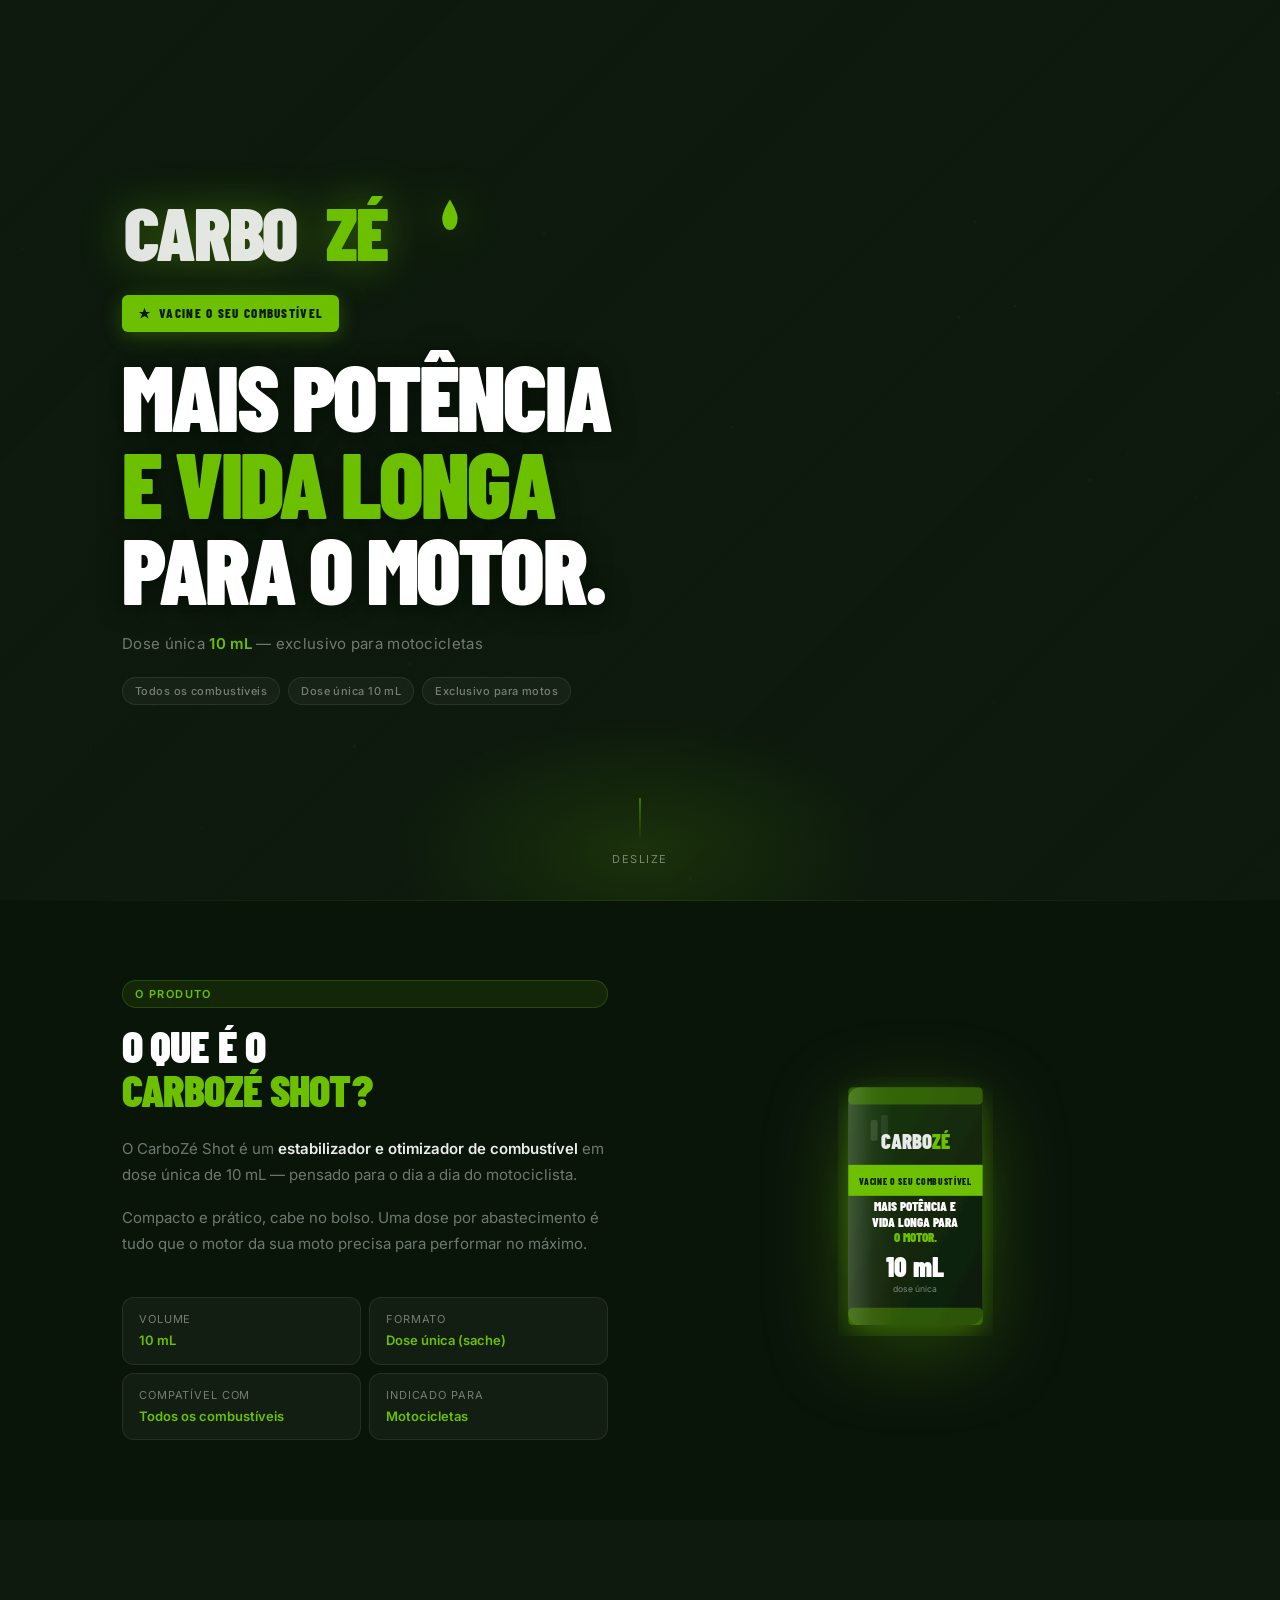
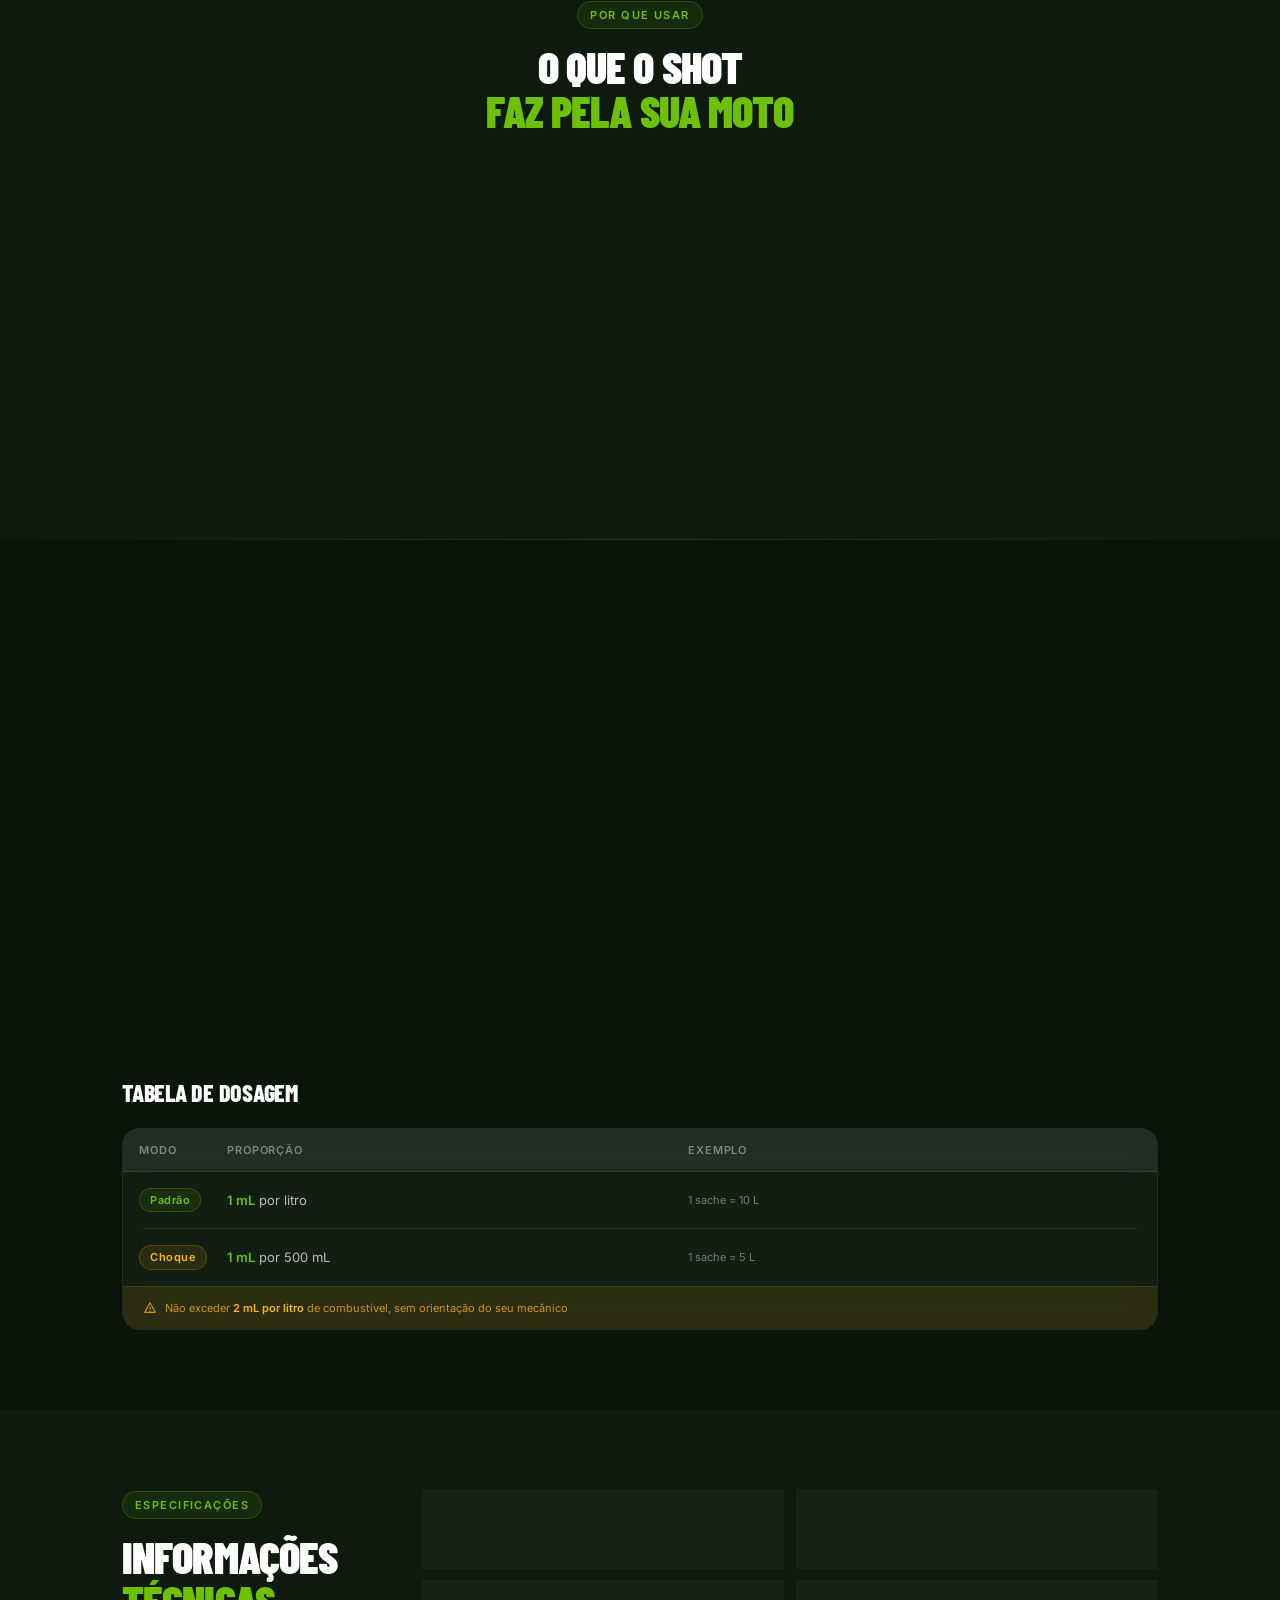
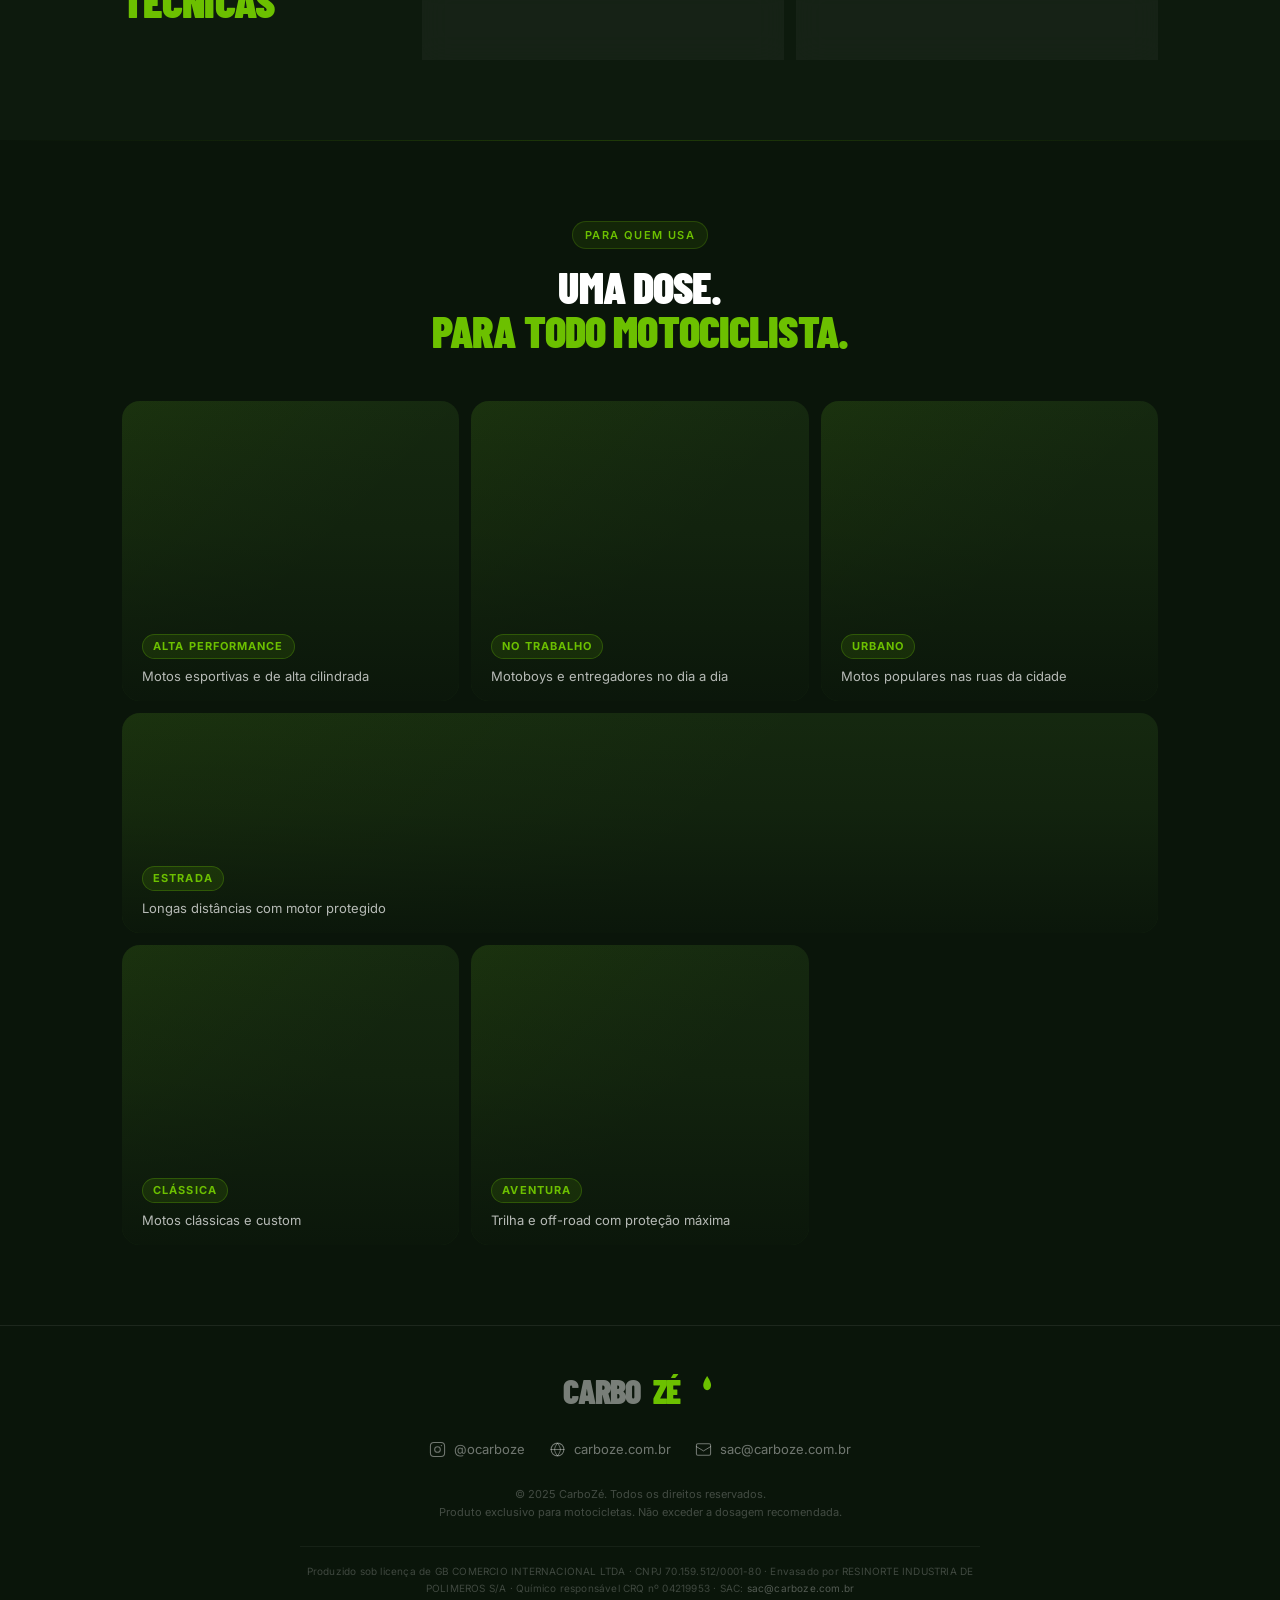
==== commit 3a00a0ec: "fix: atualizar aviso de dosagem maxima Adicionado 'sem orientação do seu mecânico' ao aviso de não e" ====
--- a/index.html
+++ b/index.html
@@ -320,7 +320,7 @@
               <line x1="8" y1="7" x2="8" y2="10" stroke="currentColor" stroke-width="1.2" stroke-linecap="round"/>
               <circle cx="8" cy="12" r="0.7" fill="currentColor"/>
             </svg>
-            <span>Não exceder <strong>2 mL por litro</strong> de combustível</span>
+            <span>Não exceder <strong>2 mL por litro</strong> de combustível, sem orientação do seu mecânico</span>
           </div>
         </div>
       </div>
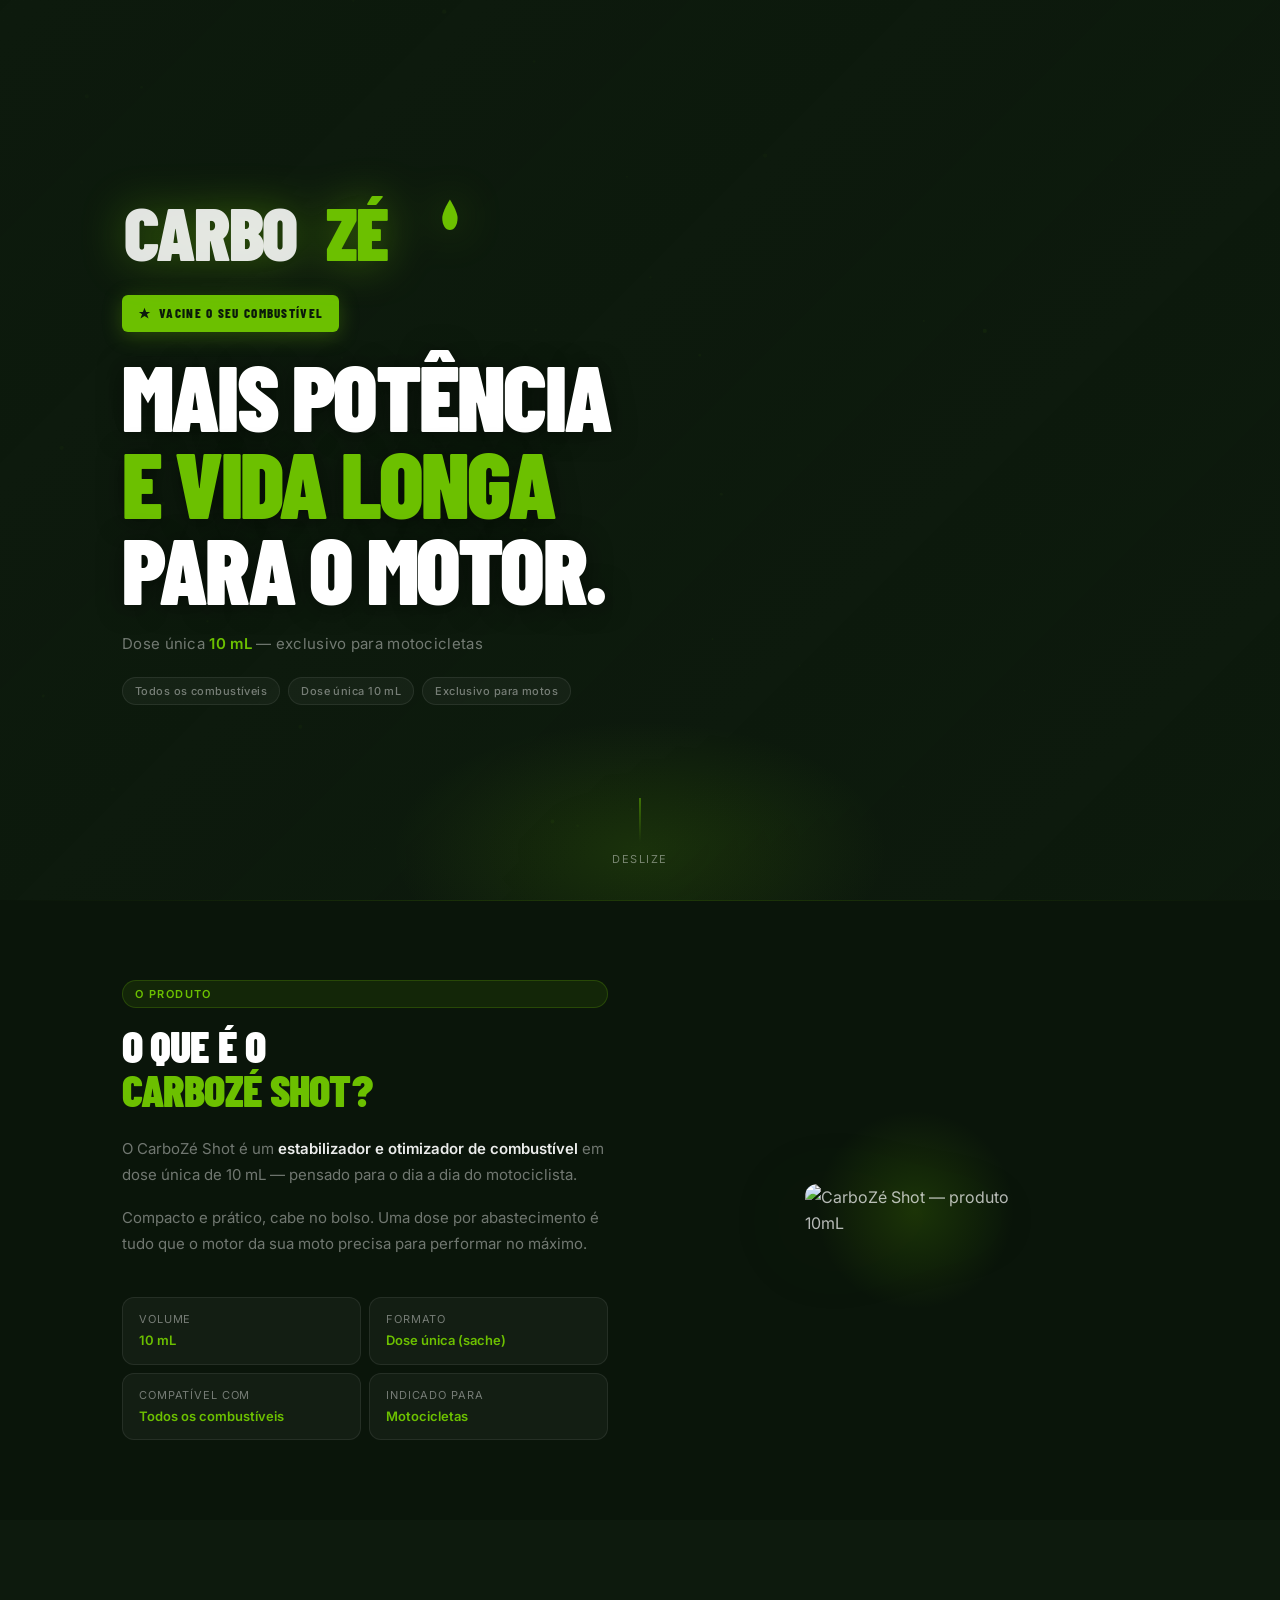
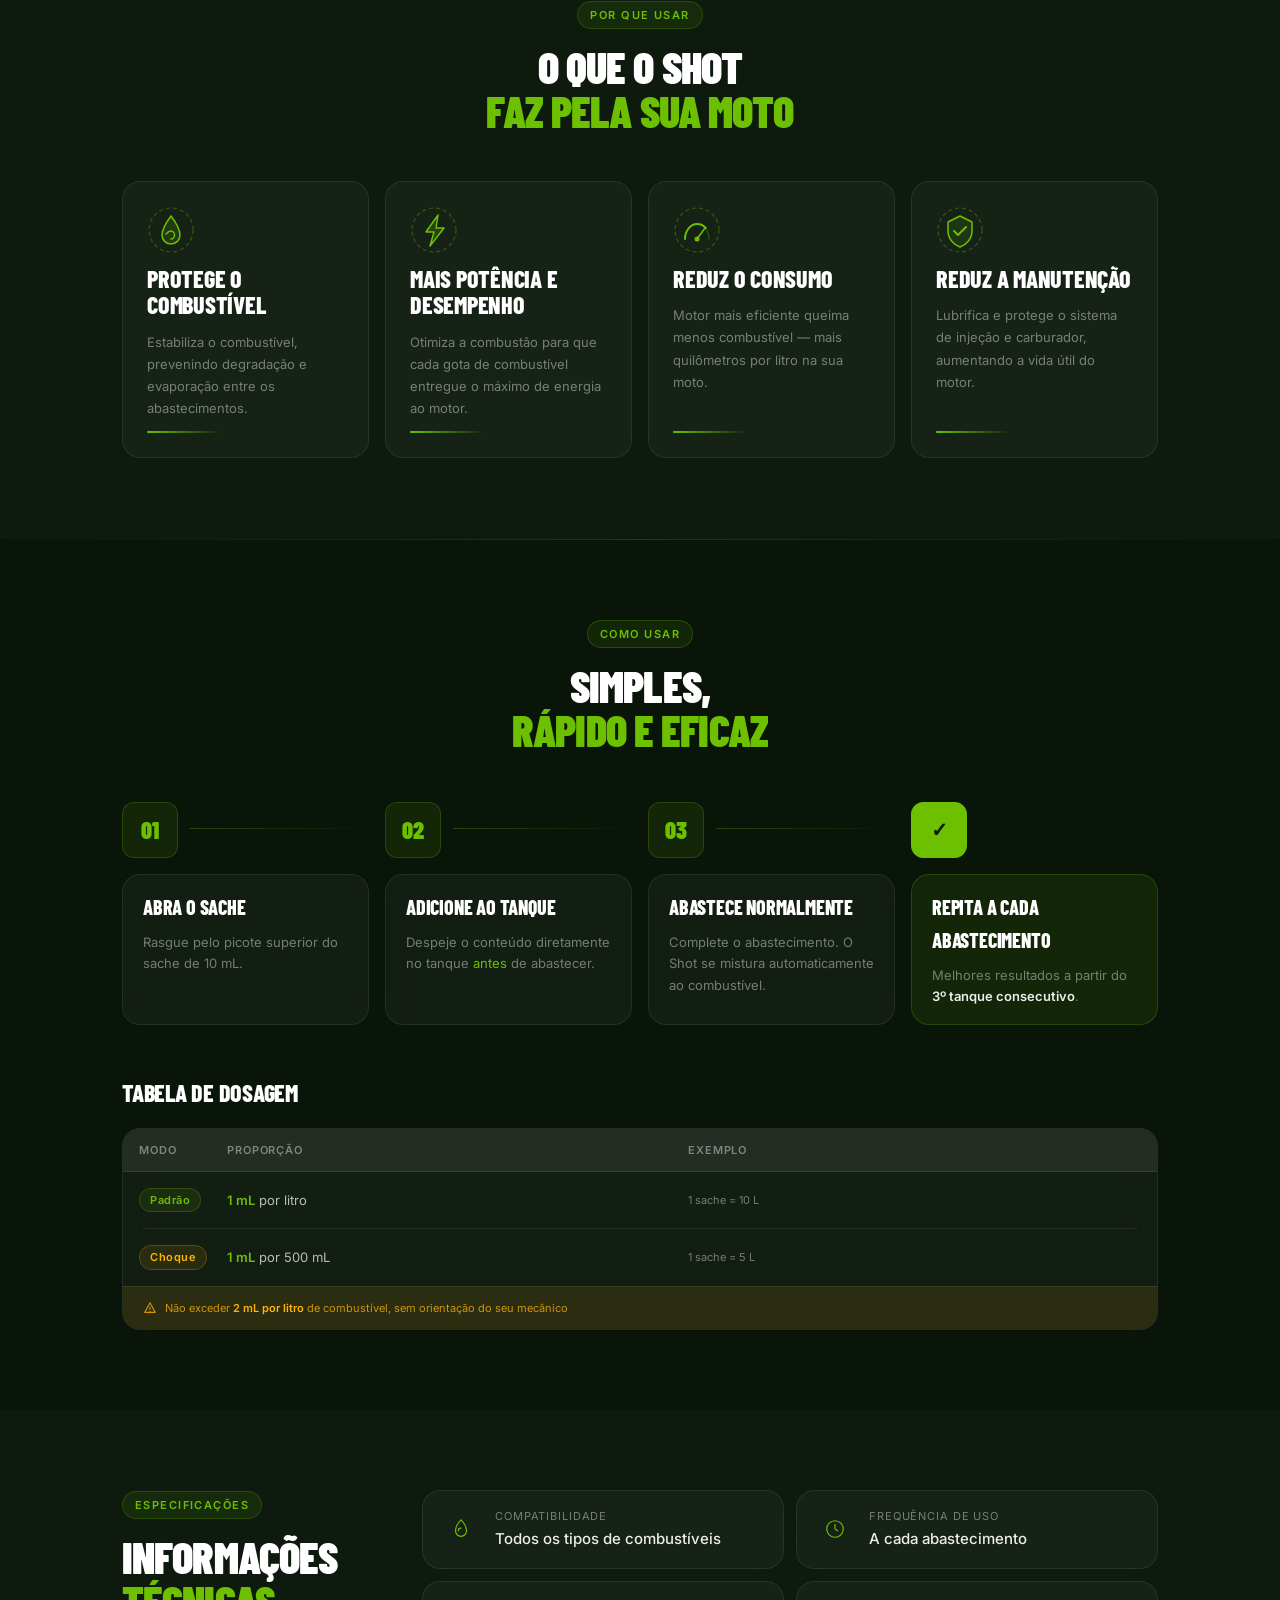
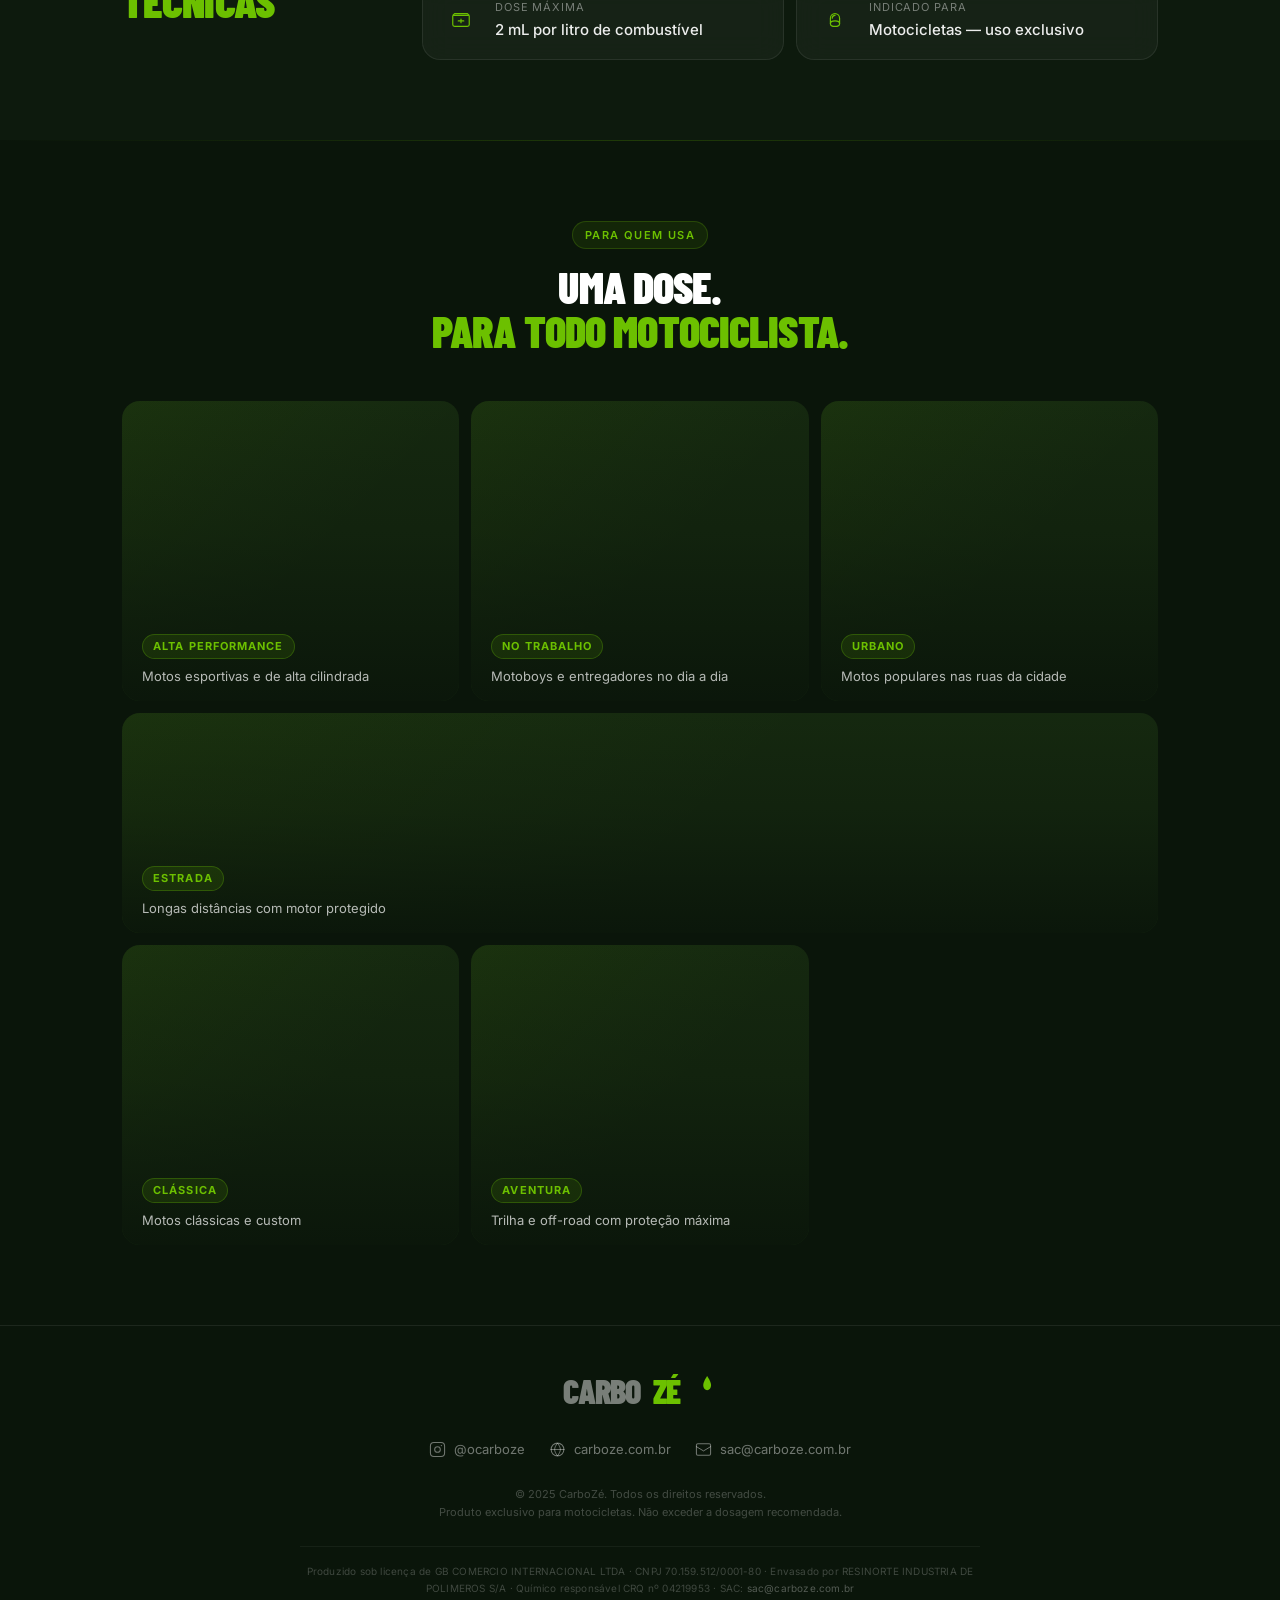
==== commit f48dca6a: "feat: add product mockup and hero video from carboze.com.br - Hero: replaced static image with autop" ====
--- a/index.html
+++ b/index.html
@@ -37,13 +37,14 @@
   ════════════════════════════════════════ -->
   <section class="hero" id="hero">
     <div class="hero__bg" aria-hidden="true">
-      <img
-        src="https://images.unsplash.com/photo-1558618666-fcd25c85cd64?auto=format&fit=crop&w=1600&q=80"
-        alt=""
-        class="hero__img"
-        loading="eager"
-        decoding="async"
-      >
+      <video
+        class="hero__video"
+        src="https://carboze.com.br/assets/cz-fuel-pour-D7fFGdRa.mp4"
+        autoplay
+        muted
+        loop
+        playsinline
+      ></video>
       <div class="hero__overlay"></div>
       <div class="hero__glow"></div>
     </div>
@@ -117,41 +118,15 @@
           </ul>
         </div>
 
-        <div class="product__visual reveal reveal--right" style="--delay:0.1s" aria-hidden="true">
-          <div class="product__sache-wrapper">
+        <div class="product__visual reveal reveal--right" style="--delay:0.1s">
+          <div class="product__mockup-wrap">
             <div class="product__glow-ring"></div>
-            <div class="sache-mockup">
-              <svg viewBox="0 0 180 300" xmlns="http://www.w3.org/2000/svg" role="img" aria-label="CarboZé Shot sache 10mL">
-                <defs>
-                  <linearGradient id="g-body" x1="0%" y1="0%" x2="100%" y2="100%">
-                    <stop offset="0%" stop-color="#1a3a0a"/>
-                    <stop offset="100%" stop-color="#0d1a0d"/>
-                  </linearGradient>
-                  <linearGradient id="g-shine" x1="0%" y1="0%" x2="100%" y2="0%">
-                    <stop offset="0%" stop-color="rgba(255,255,255,0.18)"/>
-                    <stop offset="55%" stop-color="rgba(255,255,255,0.04)"/>
-                    <stop offset="100%" stop-color="rgba(255,255,255,0)"/>
-                  </linearGradient>
-                  <filter id="f-shadow">
-                    <feDropShadow dx="0" dy="10" stdDeviation="16" flood-color="#6CC000" flood-opacity="0.35"/>
-                  </filter>
-                </defs>
-                <rect x="12" y="12" width="156" height="276" rx="14" fill="url(#g-body)" filter="url(#f-shadow)"/>
-                <rect x="12" y="12" width="52" height="276" rx="14" fill="url(#g-shine)"/>
-                <rect x="12" y="12" width="156" height="20" rx="5" fill="rgba(108,192,0,0.35)"/>
-                <rect x="12" y="268" width="156" height="20" rx="5" fill="rgba(108,192,0,0.35)"/>
-                <rect x="12" y="102" width="156" height="36" fill="#6CC000"/>
-                <text x="90" y="125" text-anchor="middle" font-family="'Barlow Condensed',sans-serif" font-weight="800" font-size="11" fill="#0d1a0d" letter-spacing="0.8">VACINE O SEU COMBUSTÍVEL</text>
-                <text x="90" y="84" text-anchor="middle" font-family="'Barlow Condensed',sans-serif" font-weight="900" font-size="24" fill="rgba(255,255,255,0.9)">CARBO<tspan fill="#6CC000">ZÉ</tspan></text>
-                <text x="90" y="156" text-anchor="middle" font-family="'Barlow Condensed',sans-serif" font-weight="900" font-size="15" fill="white">MAIS POTÊNCIA E</text>
-                <text x="90" y="174" text-anchor="middle" font-family="'Barlow Condensed',sans-serif" font-weight="900" font-size="15" fill="white">VIDA LONGA PARA</text>
-                <text x="90" y="192" text-anchor="middle" font-family="'Barlow Condensed',sans-serif" font-weight="900" font-size="15" fill="#6CC000">O MOTOR.</text>
-                <text x="90" y="232" text-anchor="middle" font-family="'Barlow Condensed',sans-serif" font-weight="900" font-size="32" fill="white">10 mL</text>
-                <text x="90" y="250" text-anchor="middle" font-family="Inter,sans-serif" font-weight="400" font-size="10" fill="rgba(255,255,255,0.45)">dose única</text>
-                <rect x="38" y="50" width="8" height="24" rx="2" fill="rgba(255,255,255,0.12)"/>
-                <rect x="50" y="44" width="8" height="30" rx="2" fill="rgba(255,255,255,0.08)"/>
-              </svg>
-            </div>
+            <img
+              src="https://carboze.com.br/assets/carboze-product-DO0rbJ3r.png"
+              alt="CarboZé Shot — produto 10mL"
+              class="product__mockup-img"
+              loading="lazy"
+            />
           </div>
         </div>
 
@@ -410,7 +385,8 @@
 
       <div class="gallery__grid">
 
-        <div class="gallery__card reveal reveal--up" style="--delay:0.05s; --img:url('https://images.unsplash.com/photo-1558618666-fcd25c85cd64?auto=format&fit=crop&w=800&h=600&q=80')">
+        <!-- Alta Performance: Yamaha R6 vermelha em pista — Pexels -->
+        <div class="gallery__card reveal reveal--up" style="--delay:0.05s; --img:url('https://images.pexels.com/photos/2611690/pexels-photo-2611690.jpeg?auto=compress&cs=tinysrgb&w=800&h=600&fit=crop')">
           <div class="gallery__overlay"></div>
           <div class="gallery__info">
             <span class="gallery__tag">Alta Performance</span>
@@ -418,7 +394,8 @@
           </div>
         </div>
 
-        <div class="gallery__card reveal reveal--up" style="--delay:0.1s; --img:url('https://images.unsplash.com/photo-1547549082-6bc09f2049ae?auto=format&fit=crop&w=800&h=600&q=80')">
+        <!-- No Trabalho: motociclista com mochila em rua urbana — Pexels -->
+        <div class="gallery__card reveal reveal--up" style="--delay:0.1s; --img:url('https://images.pexels.com/photos/4518846/pexels-photo-4518846.jpeg?auto=compress&cs=tinysrgb&w=800&h=600&fit=crop')">
           <div class="gallery__overlay"></div>
           <div class="gallery__info">
             <span class="gallery__tag">No Trabalho</span>
@@ -426,7 +403,8 @@
           </div>
         </div>
 
-        <div class="gallery__card reveal reveal--up" style="--delay:0.15s; --img:url('https://images.unsplash.com/photo-1609630875171-b1321377ee65?auto=format&fit=crop&w=800&h=600&q=80')">
+        <!-- Urbano: moto esportiva na cidade — Pexels -->
+        <div class="gallery__card reveal reveal--up" style="--delay:0.15s; --img:url('https://images.pexels.com/photos/1413412/pexels-photo-1413412.jpeg?auto=compress&cs=tinysrgb&w=800&h=600&fit=crop')">
           <div class="gallery__overlay"></div>
           <div class="gallery__info">
             <span class="gallery__tag">Urbano</span>
@@ -434,7 +412,8 @@
           </div>
         </div>
 
-        <div class="gallery__card gallery__card--wide reveal reveal--up" style="--delay:0.05s; --img:url('https://images.unsplash.com/photo-1568772585407-9361f9bf3a87?auto=format&fit=crop&w=1200&h=500&q=80')">
+        <!-- Estrada: motociclista em estrada aberta — Pexels -->
+        <div class="gallery__card gallery__card--wide reveal reveal--up" style="--delay:0.05s; --img:url('https://images.pexels.com/photos/2519374/pexels-photo-2519374.jpeg?auto=compress&cs=tinysrgb&w=1200&h=500&fit=crop')">
           <div class="gallery__overlay"></div>
           <div class="gallery__info">
             <span class="gallery__tag">Estrada</span>
@@ -442,7 +421,8 @@
           </div>
         </div>
 
-        <div class="gallery__card reveal reveal--up" style="--delay:0.1s; --img:url('https://images.unsplash.com/photo-1449426468159-d96dbf08f19f?auto=format&fit=crop&w=800&h=600&q=80')">
+        <!-- Clássica: Harley Davidson custom — Pexels -->
+        <div class="gallery__card reveal reveal--up" style="--delay:0.1s; --img:url('https://images.pexels.com/photos/2519378/pexels-photo-2519378.jpeg?auto=compress&cs=tinysrgb&w=800&h=600&fit=crop')">
           <div class="gallery__overlay"></div>
           <div class="gallery__info">
             <span class="gallery__tag">Clássica</span>
@@ -450,7 +430,8 @@
           </div>
         </div>
 
-        <div class="gallery__card reveal reveal--up" style="--delay:0.15s; --img:url('https://images.unsplash.com/photo-1505559954668-a4b5f3f0e0e1?auto=format&fit=crop&w=800&h=600&q=80')">
+        <!-- Aventura: moto off-road em trilha — Pexels -->
+        <div class="gallery__card reveal reveal--up" style="--delay:0.15s; --img:url('https://images.pexels.com/photos/163210/motorcycles-race-helmets-pilots-163210.jpeg?auto=compress&cs=tinysrgb&w=800&h=600&fit=crop')">
           <div class="gallery__overlay"></div>
           <div class="gallery__info">
             <span class="gallery__tag">Aventura</span>
--- a/css/style.css
+++ b/css/style.css
@@ -211,7 +211,8 @@
   z-index: 0;
 }
 
-.hero__img {
+.hero__img,
+.hero__video {
   width: 100%;
   height: 100%;
   object-fit: cover;
@@ -387,10 +388,21 @@
 /* Sache visual */
 .product__visual { display: flex; justify-content: center; }
 
-.product__sache-wrapper {
+.product__sache-wrapper,
+.product__mockup-wrap {
   position: relative;
   display: flex;
   justify-content: center;
+}
+
+.product__mockup-img {
+  width: 220px;
+  height: auto;
+  position: relative;
+  z-index: 1;
+  filter: drop-shadow(0 20px 48px rgba(108,192,0,0.28));
+  animation: sache-float 4s ease-in-out infinite;
+  border-radius: 12px;
 }
 
 .product__glow-ring {
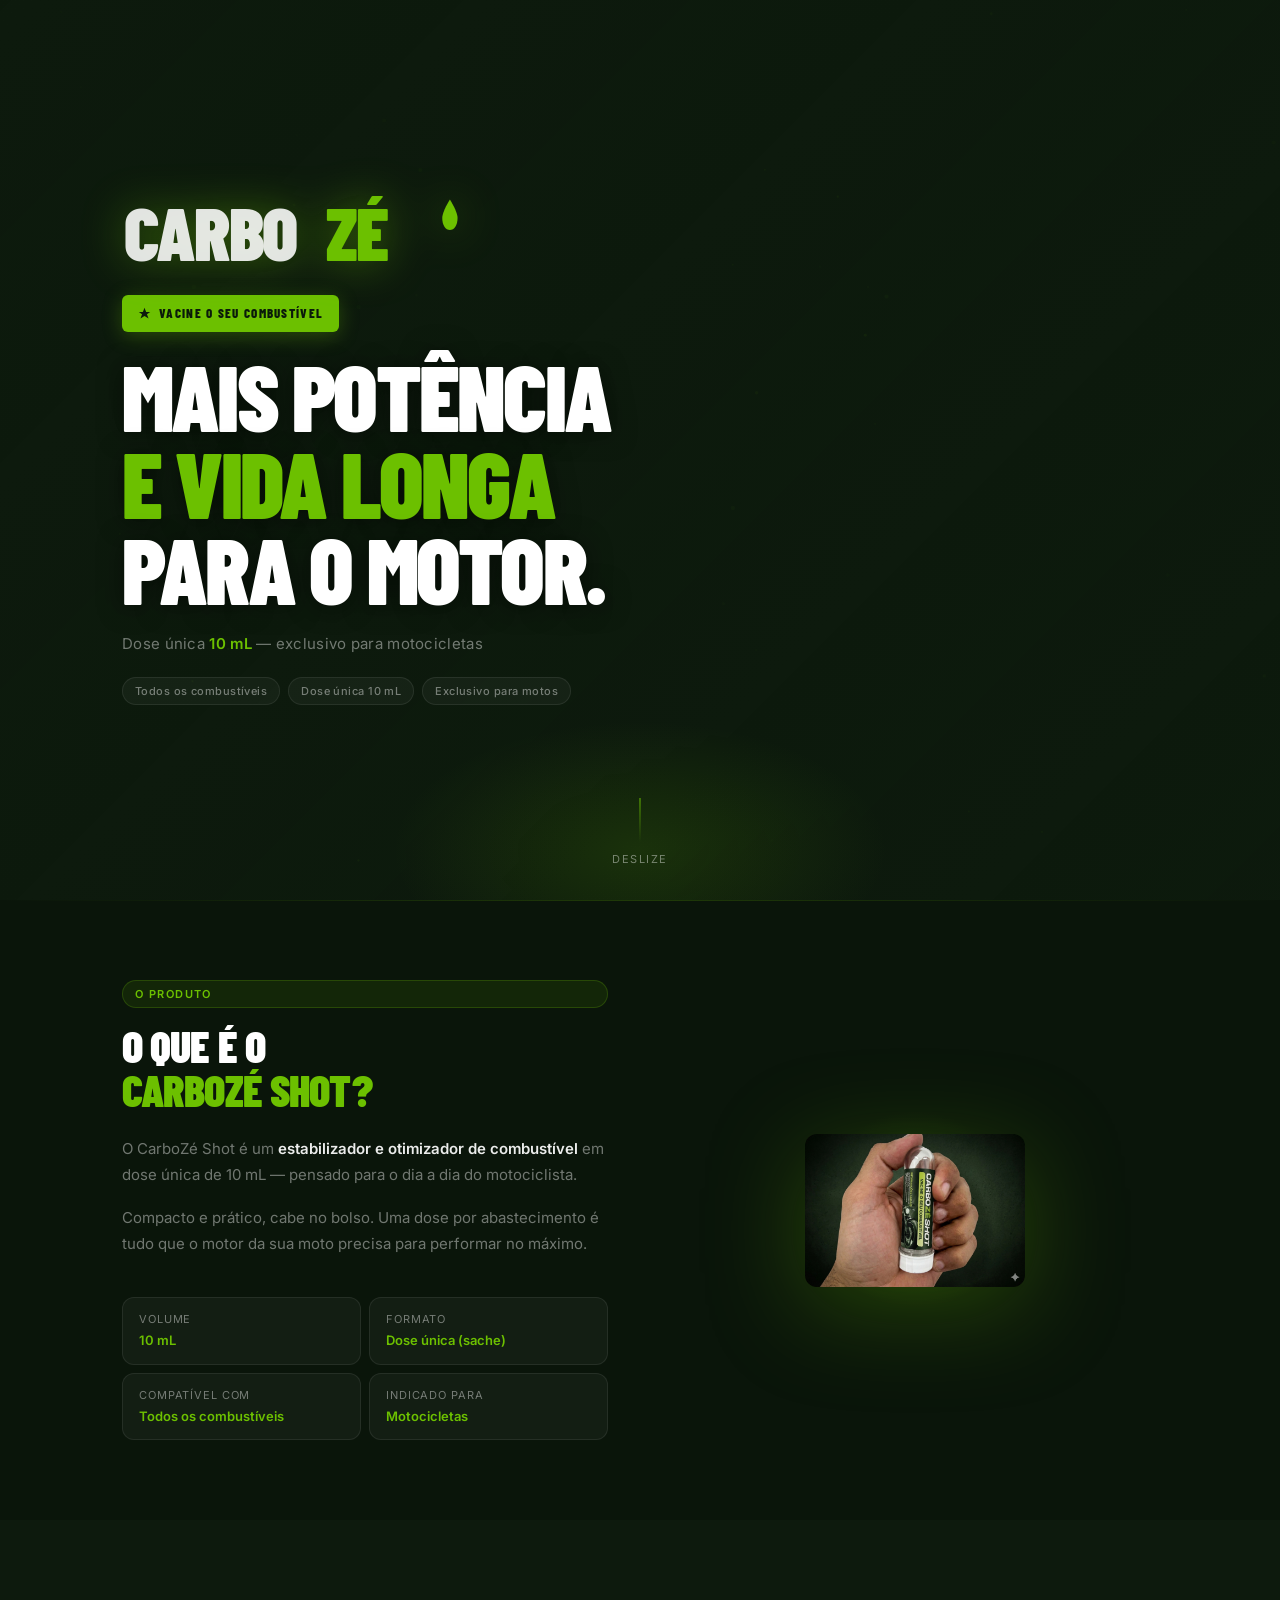
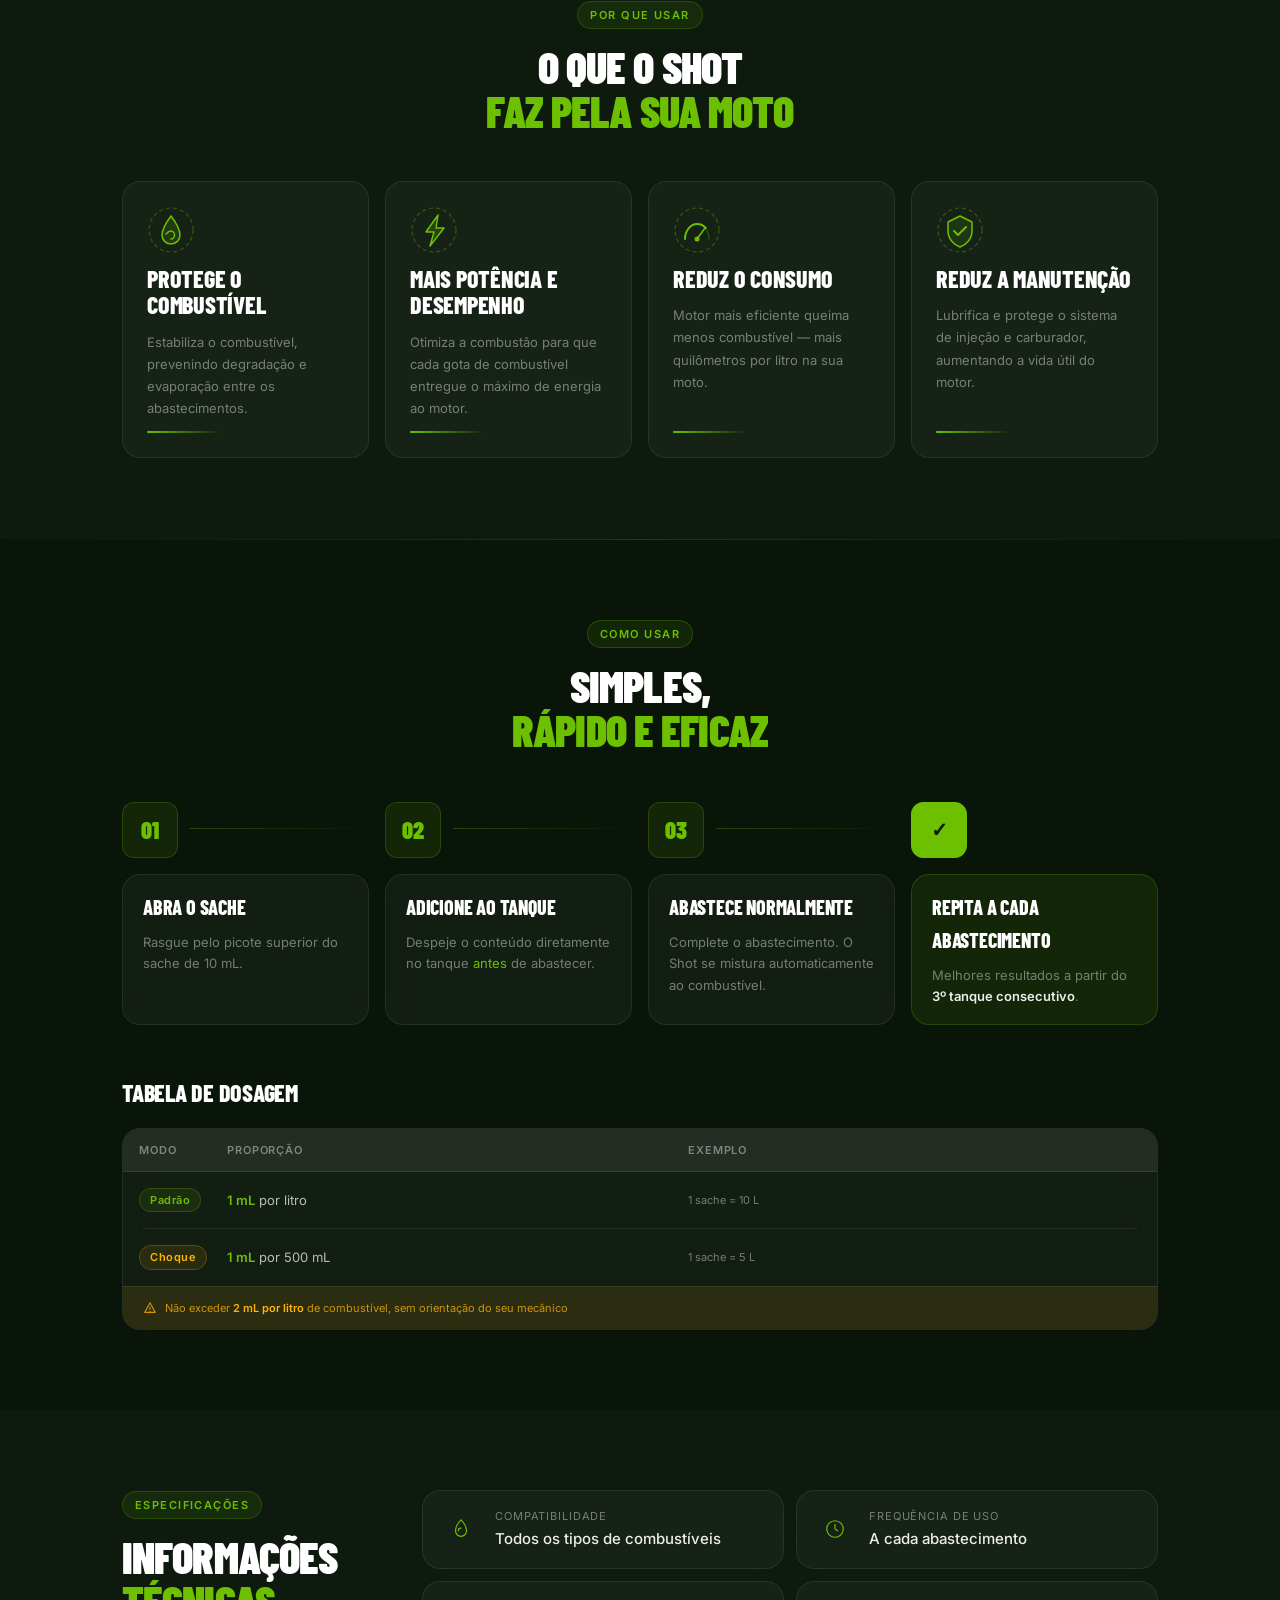
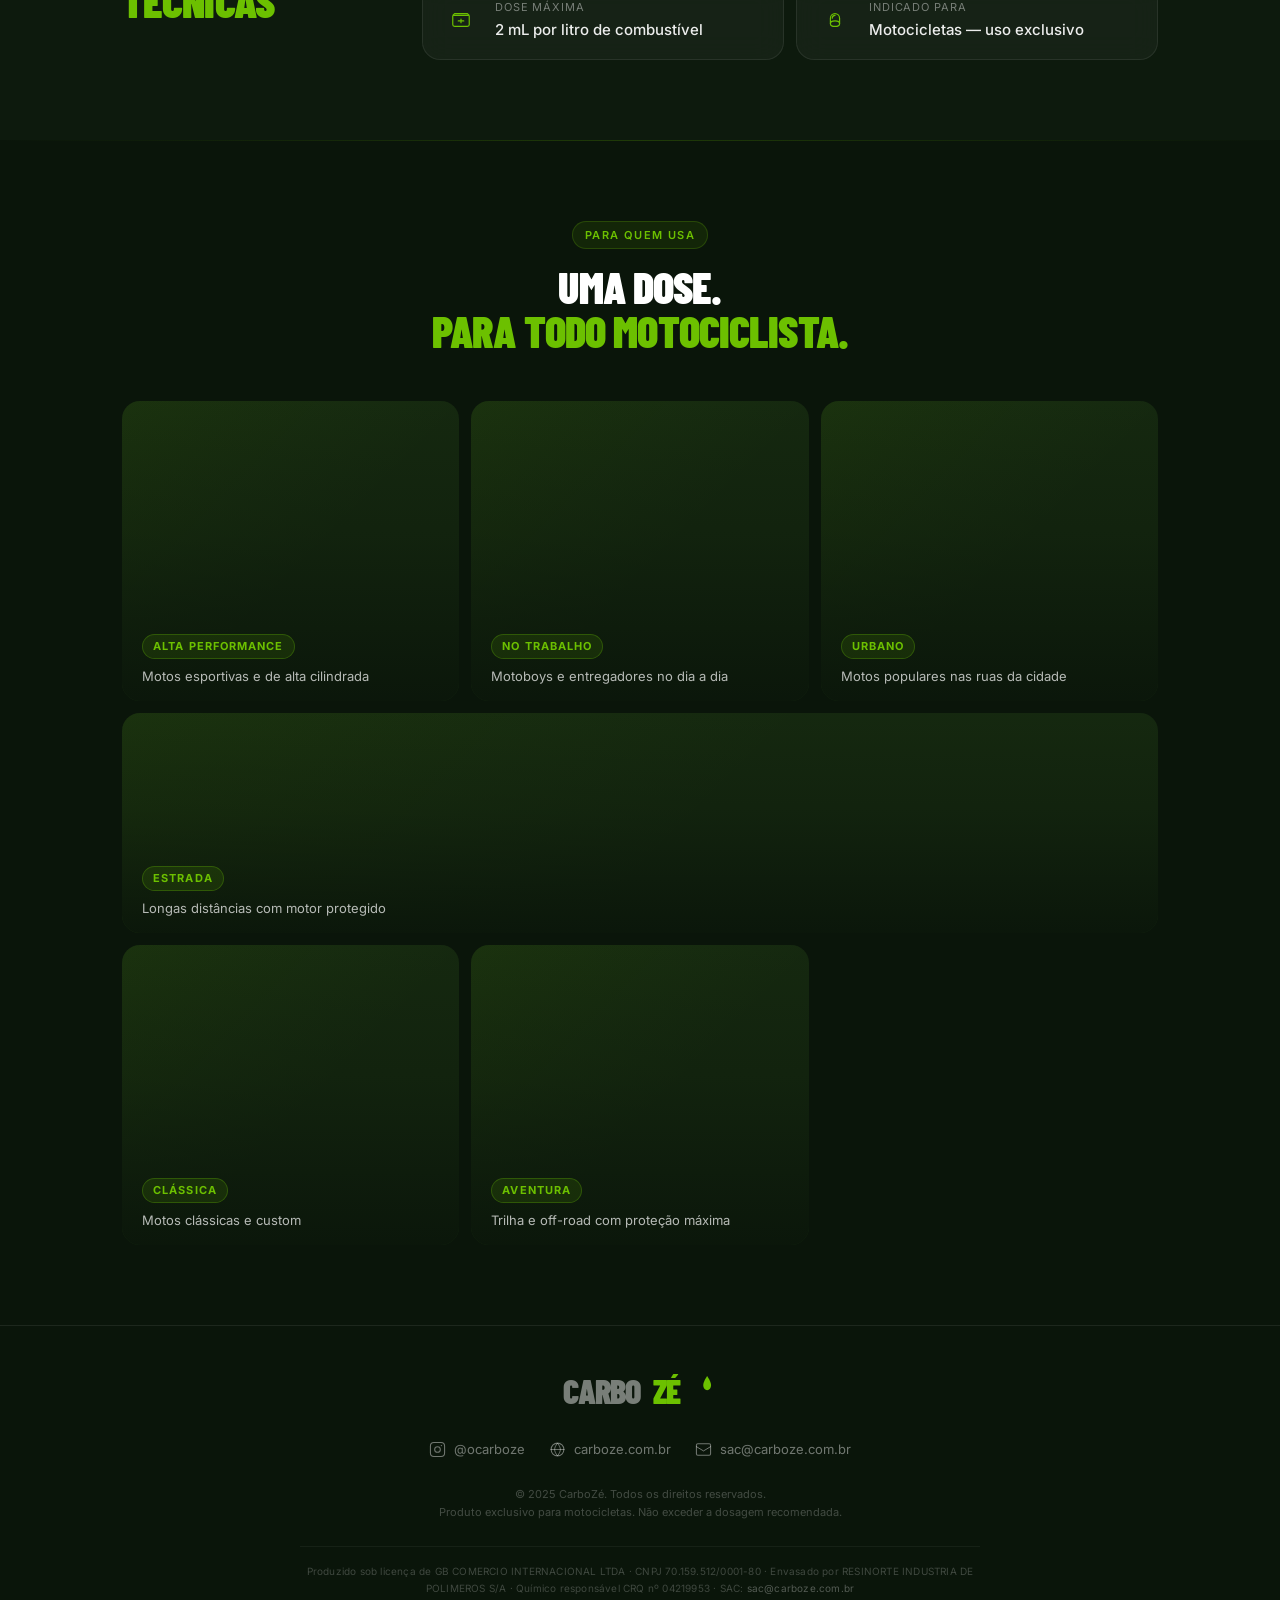
==== commit 3f722dd8: "feat: replace product image with real tube mockup photo Section [2] now shows the actual CarboZé Sho" ====
--- a/index.html
+++ b/index.html
@@ -122,8 +122,8 @@
           <div class="product__mockup-wrap">
             <div class="product__glow-ring"></div>
             <img
-              src="https://carboze.com.br/assets/carboze-product-DO0rbJ3r.png"
-              alt="CarboZé Shot — produto 10mL"
+              src="img/mockup.jpeg"
+              alt="CarboZé Shot — tubo 10mL na mão"
               class="product__mockup-img"
               loading="lazy"
             />
